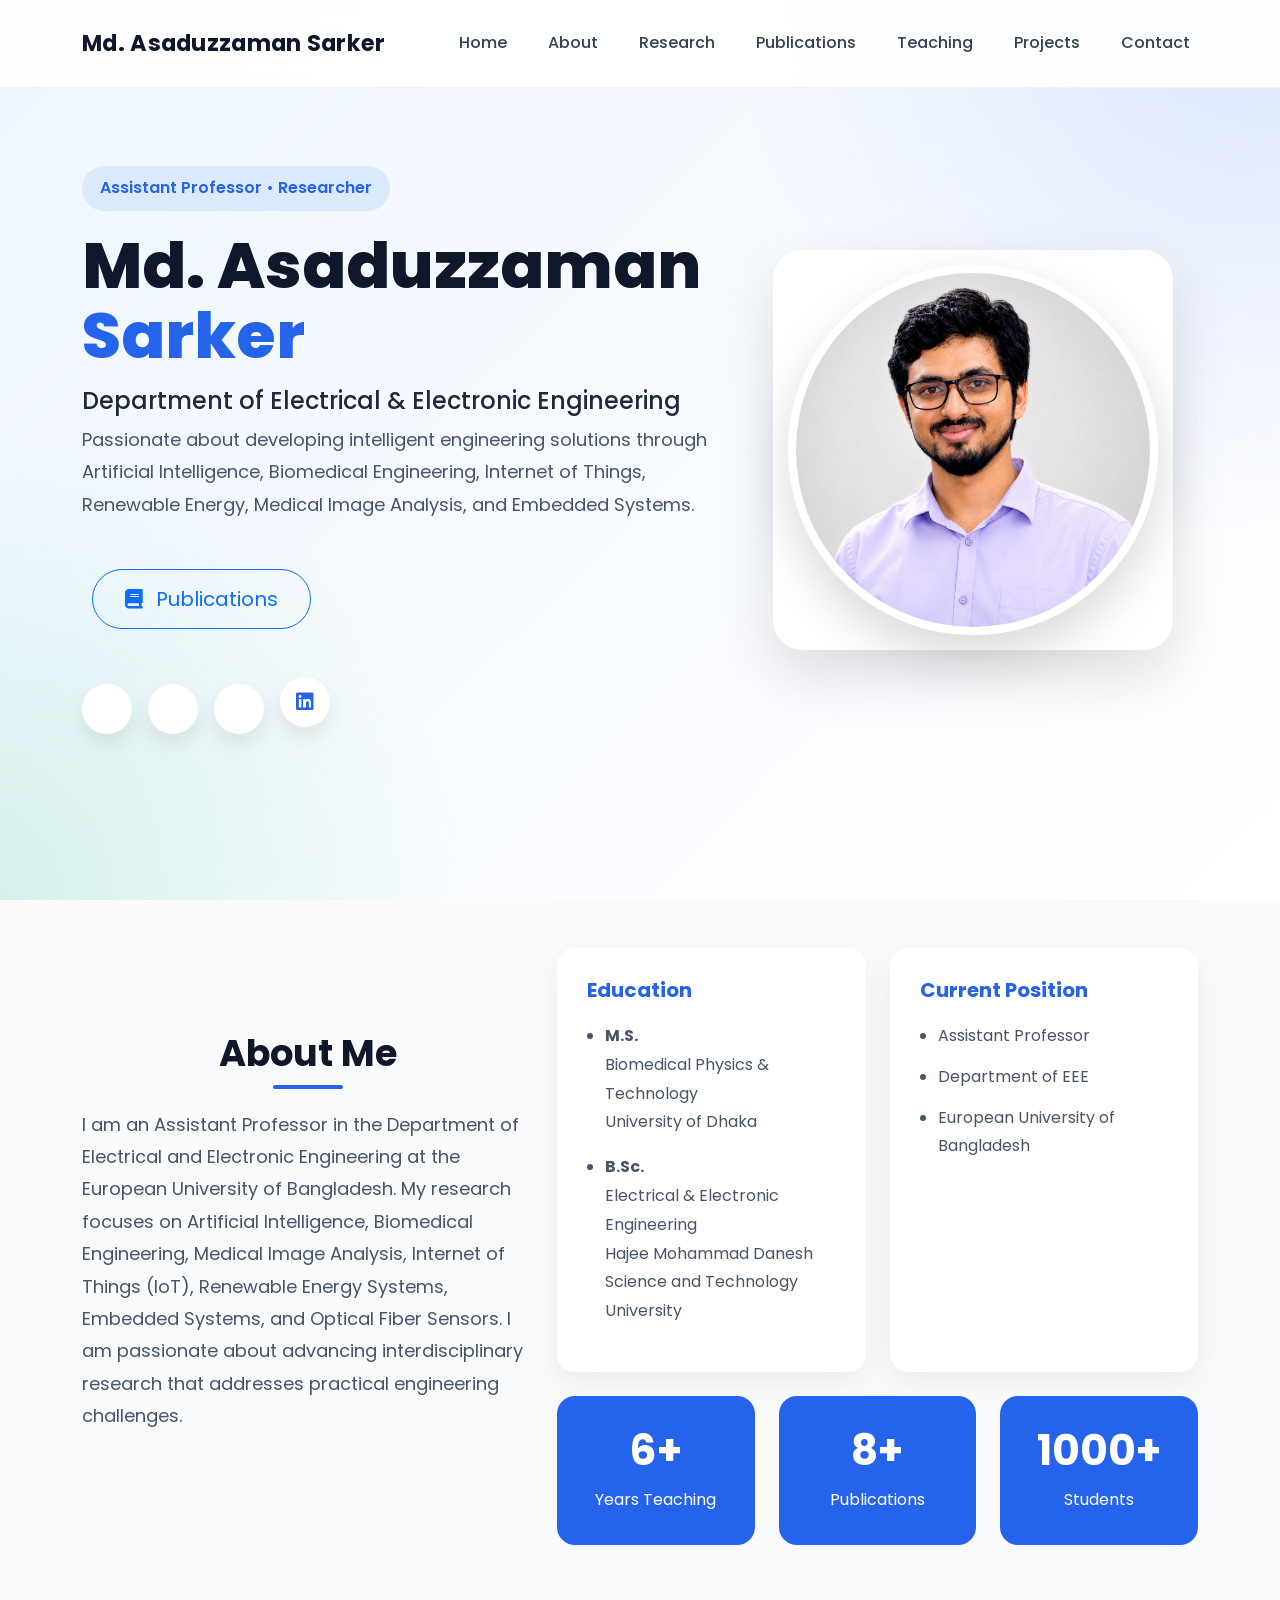
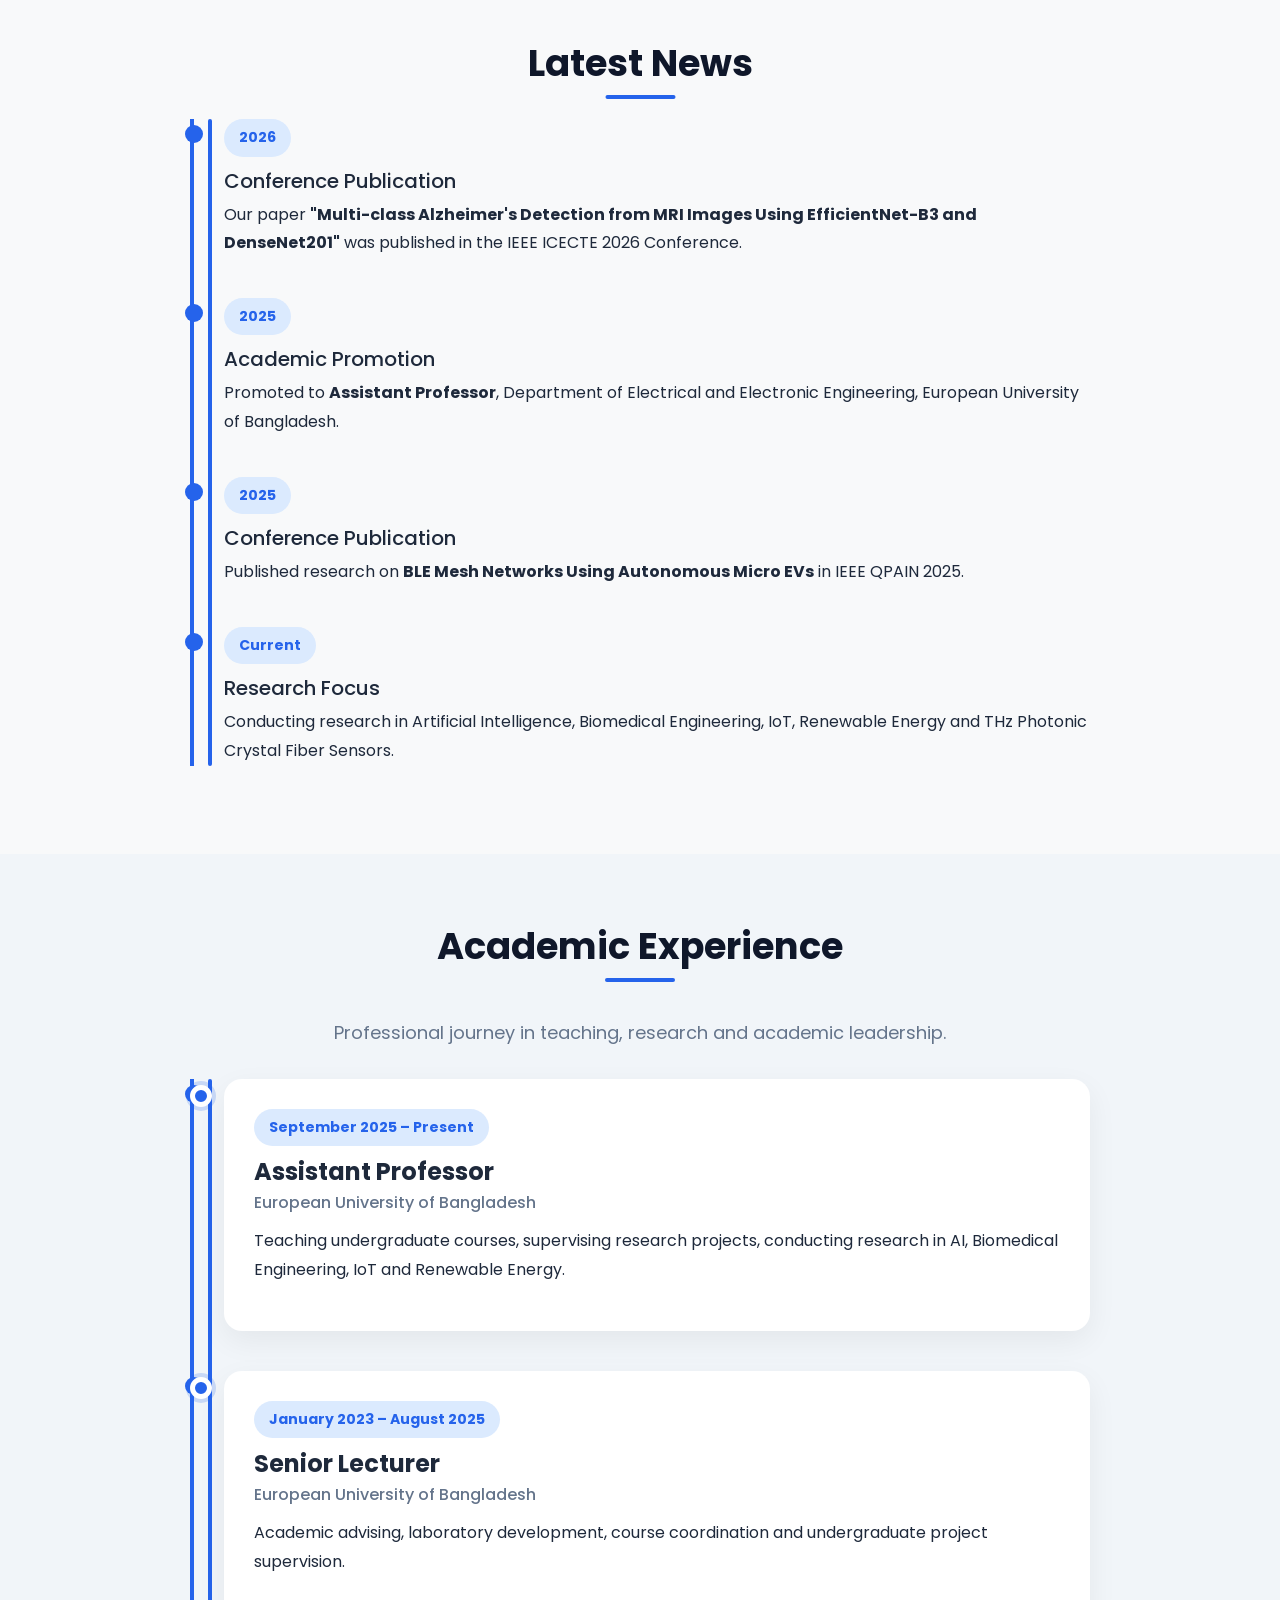
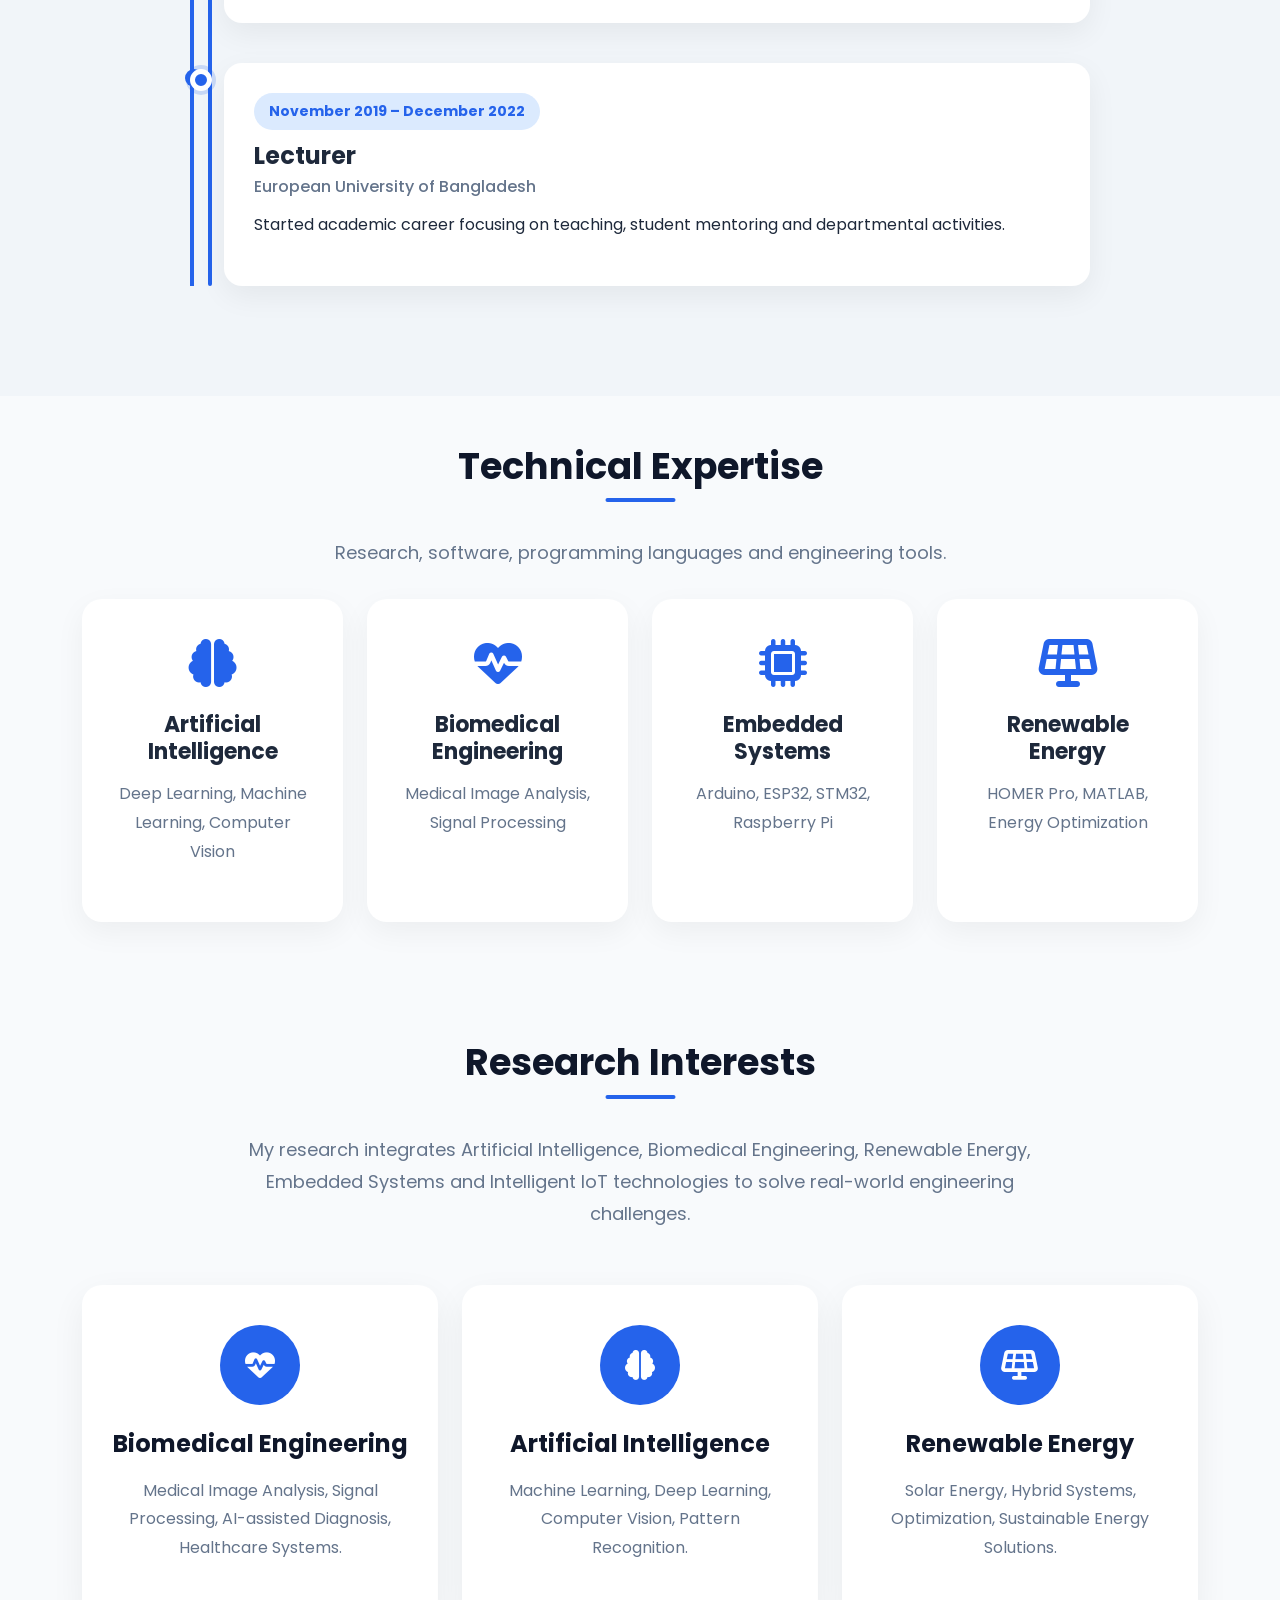
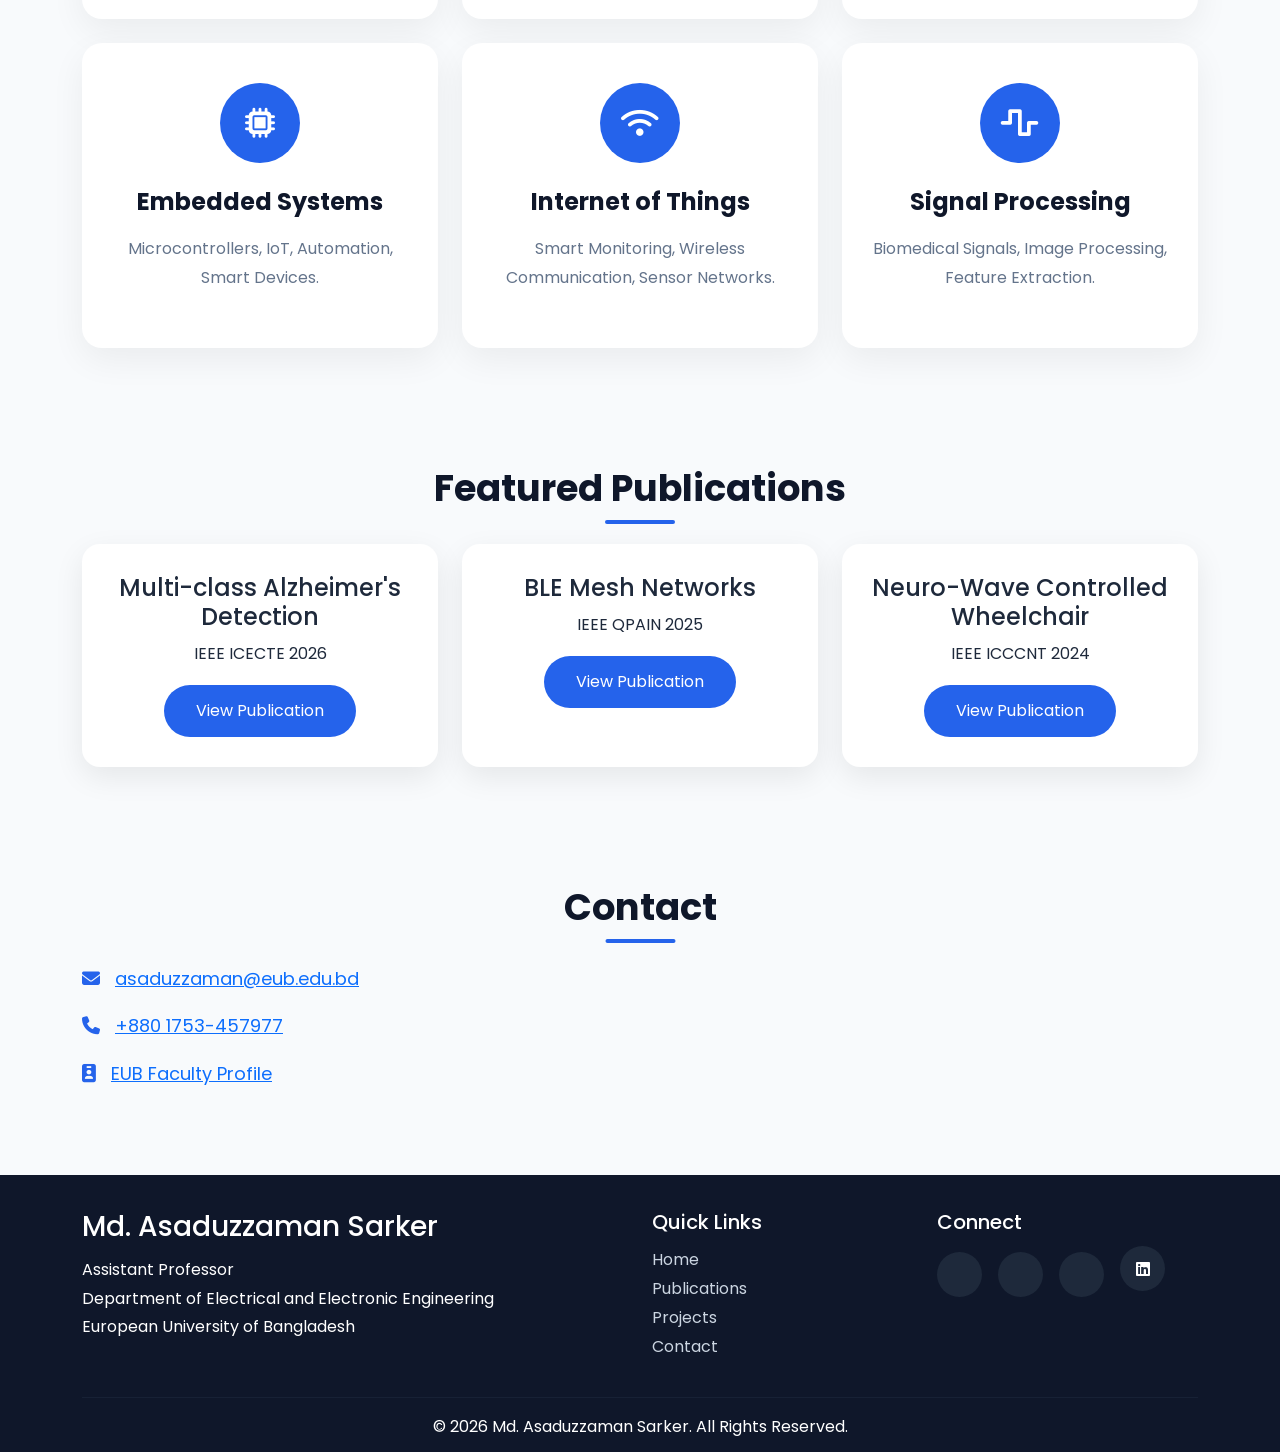
==== index.html @ 5d342b20 "Fix footer" ====
<!DOCTYPE html>
<html lang="en">
<head>
    <meta charset="UTF-8">
    <meta name="viewport" content="width=device-width, initial-scale=1.0">

    <title>Md. Asaduzzaman Sarker | Assistant Professor</title>

    <meta name="description" content="Official academic website of Md. Asaduzzaman Sarker">
    <meta name="keywords" content="Md. Asaduzzaman Sarker, Asaduzzaman Sarker, Shamim, Assistant Professor, EEE, European University of Bangladesh, AI, Biomedical Engineering, IoT, Renewable Energy, Optical Fiber Sensor, Research">
    <meta name="author" content="Md. Asaduzzaman Sarker">
    <meta name="robots" content="index, follow">
    
    <meta property="og:title" content="Md. Asaduzzaman Sarker">
    <meta property="og:description" content="Assistant Professor | Researcher in Artificial Intelligence, Biomedical Engineering, IoT, Renewable Energy and Embedded Systems">
    <meta property="og:type" content="website">
    <meta property="og:url" content="https://shamimasaduzzaman8.github.io/">
    <meta property="og:image" content="https://shamimasaduzzaman8.github.io/assets/images/profile.jpg">

    <link rel="canonical" href="https://shamimasaduzzaman8.github.io/">
    <link rel="icon" type="image/png" href="assets/images/favicon.png">

    <!-- Bootstrap -->
    <link href="https://cdn.jsdelivr.net/npm/bootstrap@5.3.7/dist/css/bootstrap.min.css" rel="stylesheet">

    <!-- Font Awesome -->
    <link rel="stylesheet"
          href="https://cdnjs.cloudflare.com/ajax/libs/font-awesome/6.7.2/css/all.min.css">

    <!-- Google Font -->
    <link rel="preconnect" href="https://fonts.googleapis.com">

    <link rel="stylesheet" href="assets/css/style.css">
</head>

<body>

<nav class="navbar navbar-expand-lg fixed-top custom-navbar">
<div class="container">

<a class="navbar-brand fw-bold" href="#">
    <span class="logo-text">Md. Asaduzzaman Sarker</span>
</a>

<button class="navbar-toggler"
type="button"
data-bs-toggle="collapse"
data-bs-target="#navbarNav">

<span class="navbar-toggler-icon"></span>

</button>

<div class="collapse navbar-collapse" id="navbarNav">

<ul class="navbar-nav ms-auto">

<li class="nav-item">
<a class="nav-link active" href="index.html">Home</a>
</li>

<li class="nav-item">
<a class="nav-link" href="about.html">About</a>
</li>

<li class="nav-item">
<a class="nav-link" href="research.html">Research</a>
</li>

<li class="nav-item">
<a class="nav-link" href="publications.html">Publications</a>
</li>

<li class="nav-item">
<a class="nav-link" href="teaching.html">Teaching</a>
</li>

<li class="nav-item">
<a class="nav-link" href="projects.html">Projects</a>
</li>

<li class="nav-item">
<a class="nav-link" href="contact.html">Contact</a>
</li>

</ul>

</div>

</div>
</nav>


<section id="home" class="hero">
<div class="hero-bg"></div>

<div class="container">

<div class="row align-items-center">

<div class="col-lg-7">

<p class="hero-tag">
Assistant Professor • Researcher
</p>

<h1>
Md. Asaduzzaman<br>
<span>Sarker</span>
</h1>

<h4 class="mt-3">
Department of Electrical & Electronic Engineering
</h4>

<p class="hero-text">

Passionate about developing intelligent engineering solutions through 
Artificial Intelligence, Biomedical Engineering, Internet of Things, Renewable Energy,
Medical Image Analysis, and Embedded Systems.

</p>

<div class="hero-buttons mt-5">

<a href="publications.html"
class="btn btn-outline-primary btn-lg">

<i class="fa-solid fa-book"></i>
Publications

</a>

</div>

<div class="hero-social mt-5">

<a href="https://scholar.google.com/citations?user=CTiYwF0AAAAJ&hl=en&oi=ao" target="_blank">
    <i class="ai ai-google-scholar"></i>
</a>

<a href="https://www.researchgate.net/profile/Md-Sarker-93" target="_blank">
    <i class="ai ai-researchgate"></i>
</a>

<a href="https://orcid.org/0009-0009-0811-0291" target="_blank">
    <i class="ai ai-orcid"></i>
</a>

<a href="https://bd.linkedin.com/in/asaduzzaman-shamim" target="_blank">
    <i class="fa-brands fa-linkedin"></i>
</a>


</div>

</div>

<div class="col-lg-5 text-center">

<div class="photo-box">

<img
src="assets/images/profile.png"
class="profile-image">

</div>

</div>

</div>

</div>

</section>



<section id="about" class="py-5">

<div class="container">

<div class="row align-items-center">

<div class="col-lg-5">

<h2 class="section-title text-start">
About Me
</h2>

<p class="hero-text">

I am an Assistant Professor in the Department of Electrical and Electronic Engineering at the European University of Bangladesh. My research focuses on Artificial Intelligence, Biomedical Engineering, Medical Image Analysis, Internet of Things (IoT), Renewable Energy Systems, Embedded Systems, and Optical Fiber Sensors. I am passionate about advancing interdisciplinary research that addresses practical engineering challenges.

</p>


</div>

<div class="col-lg-7">

<div class="row g-4">

<div class="col-md-6">

<div class="info-card">

<h5>Education</h5>

<ul>

<li><strong>M.S.</strong><br>Biomedical Physics & Technology<br>University of Dhaka</li>

<li class="mt-3"><strong>B.Sc.</strong><br>Electrical & Electronic Engineering<br>Hajee Mohammad Danesh Science and Technology University</li>

</ul>

</div>

</div>

<div class="col-md-6">

<div class="info-card">

<h5>Current Position</h5>

<ul>

<li>Assistant Professor</li>

<li>Department of EEE</li>

<li>European University of Bangladesh</li>

</ul>

</div>

</div>

<div class="col-md-4">

<div class="counter-card">

<h2>6+</h2>

<p>Years Teaching</p>

</div>

</div>

<div class="col-md-4">

<div class="counter-card">

<h2>8+</h2>

<p>Publications</p>

</div>

</div>

<div class="col-md-4">

<div class="counter-card">

<h2>1000+</h2>

<p>Students</p>

</div>

</div>

</div>

</div>

</div>

</div>

</section>

<!--==========================
Latest News
===========================-->

<section class="py-5 bg-light">

<div class="container">

<h2 class="section-title">
Latest News
</h2>

<div class="timeline">

<div class="timeline-item">
<span class="timeline-date">2026</span>
<h5>Conference Publication</h5>
<p>
Our paper <strong>"Multi-class Alzheimer's Detection from MRI Images Using EfficientNet-B3 and DenseNet201"</strong> was published in the IEEE ICECTE 2026 Conference.
</p>
</div>

<div class="timeline-item">
<span class="timeline-date">2025</span>
<h5>Academic Promotion</h5>
<p>
Promoted to <strong>Assistant Professor</strong>, Department of Electrical and Electronic Engineering, European University of Bangladesh.
</p>
</div>

<div class="timeline-item">
<span class="timeline-date">2025</span>
<h5>Conference Publication</h5>
<p>
Published research on <strong>BLE Mesh Networks Using Autonomous Micro EVs</strong> in IEEE QPAIN 2025.
</p>
</div>

<div class="timeline-item">
<span class="timeline-date">Current</span>
<h5>Research Focus</h5>
<p>
Conducting research in Artificial Intelligence, Biomedical Engineering, IoT, Renewable Energy and THz Photonic Crystal Fiber Sensors.
</p>
</div>

</div>

</div>

</section>

<section id="experience" class="timeline-section">

<div class="container">

<h2 class="section-title">
Academic Experience
</h2>

<p class="section-subtitle">
Professional journey in teaching, research and academic leadership.
</p>

<div class="timeline">

<div class="timeline-item">

<div class="timeline-dot"></div>

<div class="timeline-content">

<span class="timeline-date">September 2025 – Present</span>

<h4>Assistant Professor</h4>

<h6>European University of Bangladesh</h6>

<p>
Teaching undergraduate courses, supervising research projects,
conducting research in AI, Biomedical Engineering,
IoT and Renewable Energy.
</p>

</div>

</div>

<div class="timeline-item">

<div class="timeline-dot"></div>

<div class="timeline-content">

<span class="timeline-date">January 2023 – August 2025</span>

<h4>Senior Lecturer</h4>

<h6>European University of Bangladesh</h6>

<p>
Academic advising, laboratory development,
course coordination and undergraduate project supervision.
</p>

</div>

</div>

<div class="timeline-item">

<div class="timeline-dot"></div>

<div class="timeline-content">

<span class="timeline-date">November 2019 – December 2022</span>

<h4>Lecturer</h4>

<h6>European University of Bangladesh</h6>

<p>
Started academic career focusing on teaching,
student mentoring and departmental activities.
</p>

</div>

</div>

</div>

</div>

</section>

<section id="skills" class="py-5">

<div class="container">

<h2 class="section-title">
Technical Expertise
</h2>

<p class="section-subtitle">
Research, software, programming languages and engineering tools.
</p>

<div class="row g-4">

<div class="col-lg-3 col-md-6">

<div class="skill-card">

<i class="fa-solid fa-brain"></i>

<h4>Artificial Intelligence</h4>

<p>
Deep Learning, Machine Learning,
Computer Vision
</p>

</div>

</div>

<div class="col-lg-3 col-md-6">

<div class="skill-card">

<i class="fa-solid fa-heart-pulse"></i>

<h4>Biomedical Engineering</h4>

<p>
Medical Image Analysis,
Signal Processing
</p>

</div>

</div>

<div class="col-lg-3 col-md-6">

<div class="skill-card">

<i class="fa-solid fa-microchip"></i>

<h4>Embedded Systems</h4>

<p>
Arduino,
ESP32,
STM32,
Raspberry Pi
</p>

</div>

</div>

<div class="col-lg-3 col-md-6">

<div class="skill-card">

<i class="fa-solid fa-solar-panel"></i>

<h4>Renewable Energy</h4>

<p>
HOMER Pro,
MATLAB,
Energy Optimization
</p>

</div>

</div>

</div>

</div>

</section>


<section id="research" class="research-section">

<div class="container">

<h2 class="section-title">
Research Interests
</h2>

<p class="section-subtitle">

My research integrates Artificial Intelligence, Biomedical Engineering,
Renewable Energy, Embedded Systems and Intelligent IoT technologies
to solve real-world engineering challenges.

</p>

<div class="row g-4 mt-4">

<div class="col-lg-4">

<div class="research-item">

<div class="research-icon">

<i class="fa-solid fa-heart-pulse"></i>

</div>

<h4>Biomedical Engineering</h4>

<p>

Medical Image Analysis,
Signal Processing,
AI-assisted Diagnosis,
Healthcare Systems.

</p>

</div>

</div>

<div class="col-lg-4">

<div class="research-item">

<div class="research-icon">

<i class="fa-solid fa-brain"></i>

</div>

<h4>Artificial Intelligence</h4>

<p>

Machine Learning,
Deep Learning,
Computer Vision,
Pattern Recognition.

</p>

</div>

</div>

<div class="col-lg-4">

<div class="research-item">

<div class="research-icon">

<i class="fa-solid fa-solar-panel"></i>

</div>

<h4>Renewable Energy</h4>

<p>

Solar Energy,
Hybrid Systems,
Optimization,
Sustainable Energy Solutions.

</p>

</div>

</div>

<div class="col-lg-4">

<div class="research-item">

<div class="research-icon">

<i class="fa-solid fa-microchip"></i>

</div>

<h4>Embedded Systems</h4>

<p>

Microcontrollers,
IoT,
Automation,
Smart Devices.

</p>

</div>

</div>

<div class="col-lg-4">

<div class="research-item">

<div class="research-icon">

<i class="fa-solid fa-wifi"></i>

</div>

<h4>Internet of Things</h4>

<p>

Smart Monitoring,
Wireless Communication,
Sensor Networks.

</p>

</div>

</div>

<div class="col-lg-4">

<div class="research-item">

<div class="research-icon">

<i class="fa-solid fa-wave-square"></i>

</div>

<h4>Signal Processing</h4>

<p>

Biomedical Signals,
Image Processing,
Feature Extraction.

</p>

</div>

</div>

</div>

</div>

</section>



<!--==========================
Featured Publications
===========================-->

<section class="py-5">

<div class="container">

<h2 class="section-title">
Featured Publications
</h2>

<div class="row g-4">

<div class="col-lg-4">

<div class="publication-highlight">

<h4>
Multi-class Alzheimer's Detection
</h4>

<p>

IEEE ICECTE 2026

</p>

<a href="publications.html"
class="btn btn-primary">

View Publication

</a>

</div>

</div>

<div class="col-lg-4">

<div class="publication-highlight">

<h4>

BLE Mesh Networks

</h4>

<p>

IEEE QPAIN 2025

</p>

<a href="publications.html"

class="btn btn-primary">

View Publication

</a>

</div>

</div>

<div class="col-lg-4">

<div class="publication-highlight">

<h4>

Neuro-Wave Controlled Wheelchair

</h4>

<p>

IEEE ICCCNT 2024

</p>

<a href="publications.html"

class="btn btn-primary">

View Publication

</a>

</div>

</div>

</div>

</div>

</section>



<section id="contact">

<div class="container">

<h2 class="section-title">

Contact

</h2>

<p>
    <i class="fa-solid fa-envelope"></i>
    <a href="mailto:asaduzzaman@eub.edu.bd">asaduzzaman@eub.edu.bd</a>
</p>

<p>
    <i class="fa-solid fa-phone"></i>
    <a href="tel:+801753457977">+880 1753-457977</a>
</p>

<p>
    <i class="fa-solid fa-id-badge"></i>
    <a href="https://www.eub.edu.bd/faculty/faculty-members/p69fjEeCe5ImmECIliQkd"
       target="_blank"
       rel="noopener noreferrer">
        EUB Faculty Profile
    </a>
</p>

</div>

</section>

<div id="footer"></div>

<script src="https://cdn.jsdelivr.net/npm/bootstrap@5.3.7/dist/js/bootstrap.bundle.min.js"></script>

<script src="assets/js/main.js"></script>

</body>
</html>
---- assets/css/style.css ----
/* ===========================
   Google Font
=========================== */
@import url('https://fonts.googleapis.com/css2?family=Poppins:wght@300;400;500;600;700;800&display=swap');

*{
    margin:0;
    padding:0;
    box-sizing:border-box;
}

html{
    scroll-behavior:smooth;
}

body{
    font-family:'Poppins',sans-serif;
    color:#1e293b;
    background:#f8fafc;
    line-height:1.8;
}

/* ===========================
Navbar
=========================== */

.navbar{
    padding:18px 0;
    transition:.3s;
}

.navbar-brand{
    font-size:1.35rem;
    font-weight:700;
    color:#0f172a!important;
}

.nav-link{
    color:#334155!important;
    margin-left:20px;
    font-weight:500;
    transition:.3s;
}

.nav-link:hover{
    color:#2563eb!important;
}


/* ===========================
Buttons
=========================== */

.btn-primary{

    background:#2563eb;

    border:none;

    border-radius:50px;

    padding:14px 32px;

}

.btn-primary:hover{

    background:#1d4ed8;

}

.btn-outline-primary{

    border-radius:50px;

    padding:14px 32px;

    margin-left:10px;

}

/* ===========================
Sections
=========================== */

section{

    padding:70px 0;

}

.section-title{

    text-align:center;

    font-size:2.3rem;

    font-weight:700;

    margin-bottom:10px;

    color:#0f172a;

}

.section-title{

    position:relative;

    display:inline-block;

    left:50%;

    transform:translateX(-50%);

}

.section-title::after{

    content:"";

    width:70px;

    height:4px;

    background:#2563eb;

    display:block;

    margin:10px auto;

    border-radius:20px;

}

.section-subtitle{

max-width:800px;

margin: 15px auto 30px;

text-align:center;

font-size:18px;

color:#64748b;

}

/* ===========================
Statistics
=========================== */

.stat-box{

    background:white;

    border-radius:18px;

    padding:35px;

    text-align:center;

    transition:.3s;

    box-shadow:0 8px 30px rgba(0,0,0,.05);

}

.stat-box:hover{

    transform:translateY(-10px);

}

.stat-box h2{

    color:#2563eb;

    font-size:2.5rem;

    font-weight:800;

}

.stat-box p{

    margin-top:10px;

    color:#64748b;

}

/*====================================
Research Cards
====================================*/

.research-card{

background:#fff;

padding:40px 30px;

border-radius:20px;

height:100%;

text-align:center;

box-shadow:0 12px 35px rgba(0,0,0,.06);

transition:.35s;

border-top:5px solid transparent;

}

.research-card:hover{

transform:translateY(-12px);

border-top:5px solid #2563eb;

box-shadow:0 22px 45px rgba(37,99,235,.15);

}

.research-card i{

font-size:65px;

color:#2563eb;

margin-bottom:25px;

transition:.35s;

}

.research-card:hover i{

transform:scale(1.15) rotate(5deg);

}

.research-card h4{

font-size:22px;

font-weight:700;

margin-bottom:18px;

color:#0f172a;

}

.research-card p{

font-size:15px;

line-height:1.8;

color:#64748b;

margin:0;

}

/* ===========================
Publication
=========================== */

.publication{

    background:white;

    padding:30px;

    border-left:5px solid #2563eb;

    border-radius:12px;

    margin-bottom:25px;

    box-shadow:0 5px 15px rgba(0,0,0,.05);

}

.publication h4{

    font-size:1.25rem;

}

/* ===========================
Contact
=========================== */

#contact p{

    font-size:18px;

    margin-bottom:15px;

}

#contact i{

    color:#2563eb;

    margin-right:10px;

}

/* ===========================
   Hero
=========================== */

.hero{
    min-height:100vh;
    display:flex;
    align-items:center;
    padding:100px 0;
    background:linear-gradient(135deg,#eff6ff,#ffffff);
    position:relative;
    overflow:hidden;
}

.hero-bg{
    position:absolute;
    inset:0;
    background:
        radial-gradient(circle at top right,#2563eb22,transparent 35%),
        radial-gradient(circle at bottom left,#10b98122,transparent 30%);
    z-index:0;
}

.hero .container{
    position:relative;
    z-index:2;
}

.hero-tag{
    display:inline-block;
    padding:8px 18px;
    background:#dbeafe;
    color:#2563eb;
    font-weight:600;
    border-radius:30px;
    margin-bottom:20px;
}

.hero h1{
    font-size:4rem;
    font-weight:800;
    line-height:1.1;
    color:#0f172a;
    margin-bottom:15px;
}

.hero h1 span{
    color:#2563eb;
}

.hero h3{
    color:#2563eb;
    margin-bottom:15px;
}

.hero h5{
    color:#64748b;
    margin-bottom:20px;
}

.hero-text{
    font-size:18px;
    color:#475569;
    max-width:650px;
    margin-bottom:30px;
}

.profile-image{
    width:370px;
    height:370px;
    object-fit:cover;
    border-radius:50%;
    border:8px solid #fff;
    box-shadow:0 20px 50px rgba(0,0,0,.15);
}

.photo-box{
    display:inline-block;
    padding:15px;
    background:#fff;
    border-radius:30px;
    box-shadow:0 25px 60px rgba(0,0,0,.12);
}

.hero-social a{
    width:50px;
    height:50px;
    display:inline-flex;
    align-items:center;
    justify-content:center;
    margin-right:12px;
    background:#fff;
    color:#2563eb;
    text-decoration:none;
    border-radius:50%;
    font-size:20px;
    box-shadow:0 10px 20px rgba(0,0,0,.08);
    transition:.3s;
}

.hero-social a:hover{
    background:#2563eb;
    color:#fff;
    transform:translateY(-6px);
}

.hero-buttons{
    display:flex;
    flex-wrap:wrap;
    gap:15px;
}

.hero-buttons .btn{
    margin-right:0;
}

.hero-buttons .btn i{
    margin-right:8px;
}

/* ===========================
   Hero Responsive
=========================== */

/* Large Tablets */
@media (max-width:992px){

    .hero{
        text-align:center;
    }

    .hero h1{
        font-size:3rem;
    }

    .hero-text{
        margin:0 auto 30px;
    }

    .profile-image{
        width:300px;
        height:300px;
        margin-top:40px;
    }

}

/* Tablets */
@media (max-width:768px){

    .hero{
        padding:90px 0 70px;
    }

    .hero h1{
        font-size:2.5rem;
    }

    .hero h3{
        font-size:1.5rem;
    }

    .hero h5{
        font-size:1rem;
    }

    .hero-text{
        font-size:17px;
    }

    .profile-image{
        width:250px;
        height:250px;
    }

}

/* Mobile */
@media (max-width:576px){

    .hero{
        padding:80px 0 50px;
    }

    .hero-tag{
        font-size:.85rem;
        padding:6px 16px;
    }

    .hero h1{
        font-size:2rem;
    }

    .hero h3{
        font-size:1.25rem;
    }

    .hero h5{
        font-size:.95rem;
    }

    .hero-text{
        font-size:16px;
    }

    .profile-image{
        width:200px;
        height:200px;
        margin-top:30px;
    }

    .hero .btn{
        width:100%;
        max-width:280px;
        margin:8px auto;
        display:block;
    }

    .hero-social{
        text-align:center;
    }

    .hero-social a{
        width:44px;
        height:44px;
        font-size:18px;
        margin:0 6px;
    }

    .hero-buttons{
    justify-content:center;
    }

    .hero-buttons .btn{
        width:100%;
        max-width:280px;
    }

}

/*==============================
Premium Navbar
==============================*/

.custom-navbar{

    background:rgba(255,255,255,.88);

    backdrop-filter:blur(18px);

    -webkit-backdrop-filter:blur(18px);

    transition:.35s;

    padding:18px 0;

    border-bottom:1px solid rgba(0,0,0,.05);

}

.logo-text{

    font-size:1.4rem;

    font-weight:700;

    color:#0f172a;

    letter-spacing:.3px;

}

.nav-link{

    position:relative;

    font-weight:500;

    margin-left:25px;

}

.nav-link::after{

    content:"";

    position:absolute;

    left:0;

    bottom:-6px;

    width:0;

    height:2px;

    background:#2563eb;

    transition:.3s;

}

.nav-link:hover::after{

    width:100%;

}

.profile-image{

    transition:.4s;

}

.photo-box:hover .profile-image{

    transform:scale(1.03);

}

.photo-box{

    transition:.4s;

}

.photo-box:hover{

    transform:translateY(-10px);

    box-shadow:0 35px 80px rgba(37,99,235,.18);

}



/*=========================================
Research Section
=========================================*/

.research-item{

background:#fff;

padding:40px 30px;

border-radius:20px;

height:100%;

text-align:center;

transition:.35s;

box-shadow:0 12px 35px rgba(0,0,0,.06);

}

.research-item:hover{

transform:translateY(-12px);

box-shadow:0 20px 45px rgba(37,99,235,.15);

}

.research-icon{

width:80px;

height:80px;

margin:auto;

margin-bottom:25px;

border-radius:50%;

background:#2563eb;

display:flex;

justify-content:center;

align-items:center;

font-size:30px;

color:white;

}

.research-item h4{

margin-bottom:18px;

font-weight:700;

color:#0f172a;

}

.research-item p{

color:#64748b;

}

/*=====================================
ABOUT
======================================*/

.about-text{

font-size:17px;

color:#475569;

margin-bottom:20px;

line-height:1.9;

}

.info-card{

background:#fff;

padding:30px;

border-radius:18px;

height:100%;

box-shadow:0 10px 30px rgba(0,0,0,.06);

}

.info-card h5{

font-weight:700;

margin-bottom:20px;

color:#2563eb;

}

.info-card ul{

padding-left:18px;

}

.info-card li{

margin-bottom:12px;

color:#475569;

}

.counter-card{

background:#2563eb;

color:white;

padding:30px;

text-align:center;

border-radius:18px;

transition:.35s;

}

.counter-card:hover{

transform:translateY(-10px);

}

.counter-card h2{

font-size:42px;

font-weight:700;

margin-bottom:10px;

}

.counter-card p{

margin:0;

font-size:16px;

}

/*=====================================
Timeline
======================================*/

.timeline-section{

background:#f1f5f9;

}

.timeline{

position:relative;

max-width:900px;

margin:auto;

padding-left:40px;

}

.timeline::before{

content:"";

position:absolute;

left:14px;

top:0;

width:4px;

height:100%;

background:#2563eb;

border-radius:10px;

}

.timeline-item{

position:relative;

margin-bottom:45px;

}

.timeline-dot{

position:absolute;

left:-34px;

top:6px;

width:22px;

height:22px;

border-radius:50%;

background:#2563eb;

border:5px solid white;

box-shadow:0 0 0 4px rgba(37,99,235,.2);

}

.timeline-content{

background:white;

padding:30px;

border-radius:18px;

box-shadow:0 10px 30px rgba(0,0,0,.06);

transition:.35s;

}

.timeline-content:hover{

transform:translateX(8px);

box-shadow:0 18px 45px rgba(0,0,0,.10);

}

.timeline-date{

display:inline-block;

margin-bottom:12px;

background:#dbeafe;

color:#2563eb;

padding:6px 15px;

border-radius:20px;

font-size:14px;

font-weight:600;

}

.timeline-content h4{

font-weight:700;

margin-bottom:6px;

}

.timeline-content h6{

color:#64748b;

margin-bottom:15px;

}

/*=====================================
Publication Cards
======================================*/

.publication-card{

background:white;

padding:35px;

border-radius:18px;

height:100%;

box-shadow:0 12px 30px rgba(0,0,0,.06);

transition:.35s;

}

.publication-card:hover{

transform:translateY(-10px);

box-shadow:0 20px 45px rgba(37,99,235,.12);

}

.publication-card h4{

font-size:22px;

font-weight:600;

margin:20px 0;

}

.publication-card p{

color:#64748b;

}

/*=====================================
Skills
======================================*/

.skill-card{

background:#fff;

padding:40px 30px;

border-radius:20px;

text-align:center;

height:100%;

transition:.35s;

box-shadow:0 10px 30px rgba(0,0,0,.05);

}

.skill-card:hover{

transform:translateY(-10px);

box-shadow:0 20px 40px rgba(37,99,235,.15);

}

.skill-card i{

font-size:48px;

color:#2563eb;

margin-bottom:25px;

}

.skill-card h4{

font-size:22px;

margin-bottom:15px;

font-weight:700;

}

.skill-card p{

color:#64748b;

}

/*=====================================
Footer
======================================*/

footer{

background:#0f172a;

color:white;

padding:35px 0 10px;

}

footer h3,
footer h5{

margin-bottom:12px;

}

.footer p{
    line-height:1.5;
    margin-bottom:8px;
}

.footer-links{

list-style:none;

padding:0;

}

.footer-links li{

margin-bottom:0px;

}

.footer-links a{

text-decoration:none;

color:#cbd5e1;

transition:.3s;

}

.footer-links a:hover{

color:white;

}

.footer-social a{

display:inline-flex;

justify-content:center;

align-items:center;

width:45px;

height:45px;

background:#1e293b;

border-radius:50%;

margin-right:12px;

color:white;

text-decoration:none;

transition:.3s;

}

.footer-social a:hover{

background:#2563eb;

transform:translateY(-6px);

}

footer hr{

margin:20px 0 15px;

border-color:#334155;

}

.footer-bottom{
    padding-top:5px;
    font-size:14px;
}

/*====================================
Inner Pages
====================================*/

.page-header{

padding:80px 0 15px;

background:linear-gradient(135deg,#2563eb,#1e40af);

color:white;

text-align:center;

}

.page-header h1{

font-size:40px;

font-weight:700;

margin-top:30px;
margin-bottom:10px;

}

.page-header p{

font-size:20px;

opacity:.95;

}


/*==========================
Research Profiles
==========================*/

.profile-card{

background:#fff;

padding:40px 30px;

border-radius:20px;

text-align:center;

height:100%;

box-shadow:0 12px 35px rgba(0,0,0,.08);

transition:.35s;

}

.profile-card:hover{

transform:translateY(-10px);

box-shadow:0 20px 45px rgba(37,99,235,.15);

}

.profile-card i{

font-size:60px;

margin-bottom:20px;

color:#2563eb;

}

.profile-card h4{

margin-bottom:15px;

font-weight:700;

}

.profile-card p{

min-height:70px;

color:#666;

margin-bottom:25px;

}

.profile-card .btn{

border-radius:50px;

padding:10px 25px;

}

.project-card{

background:#fff;

padding:35px;

border-radius:20px;

height:100%;

box-shadow:0 12px 35px rgba(0,0,0,.06);

transition:.35s;

}

.project-card:hover{

transform:translateY(-10px);

box-shadow:0 20px 45px rgba(37,99,235,.15);

}

.project-card h3,
.project-card h4{

font-weight:700;

margin-bottom:18px;

}

.project-card .badge{

margin-right:8px;

margin-top:10px;

}

/*==========================
PUBLICATIONS
==========================*/

.publication-card{

background:#fff;

padding:35px;

border-radius:18px;

margin-bottom:30px;

box-shadow:0 10px 30px rgba(0,0,0,.08);

transition:.3s;

}

.publication-card:hover{

transform:translateY(-8px);

box-shadow:0 20px 45px rgba(37,99,235,.15);

}

.publication-header{

display:flex;

justify-content:space-between;

align-items:center;

margin-bottom:20px;

}

.publication-year{

font-size:15px;

font-weight:600;

color:#64748b;

}

.publication-card h3{

font-size:28px;

font-weight:700;

line-height:1.45;

margin-bottom:20px;

}

.publication-card p{

font-size:16px;

line-height:1.9;

color:#555;

}

.publication-buttons{

margin-top:25px;

display:flex;

gap:15px;

flex-wrap:wrap;

}

/*==========================
Teaching
==========================*/

.course-card{

background:#fff;

padding:35px;

border-radius:18px;

text-align:center;

height:100%;

box-shadow:0 10px 30px rgba(0,0,0,.08);

transition:.3s;

}

.course-card:hover{

transform:translateY(-8px);

box-shadow:0 20px 40px rgba(37,99,235,.15);

}

.course-card i{

font-size:50px;

color:#2563eb;

margin-bottom:20px;

}

.course-card h4{

font-weight:700;

margin-bottom:15px;

}

.lab-card{

background:#f8fafc;

padding:30px;

border-radius:15px;

text-align:center;

transition:.3s;

border:1px solid #e5e7eb;

}

.lab-card:hover{

background:#2563eb;

color:#fff;

transform:translateY(-5px);

}

.lab-card i{

font-size:40px;

margin-bottom:15px;

}

/*==========================
Teaching Extras
==========================*/

.method-card,
.supervision-card,
.software-card{

background:#fff;

padding:30px;

border-radius:18px;

text-align:center;

height:100%;

box-shadow:0 8px 25px rgba(0,0,0,.08);

transition:.3s;

}

.method-card:hover,
.supervision-card:hover,
.software-card:hover{

transform:translateY(-8px);

box-shadow:0 18px 40px rgba(37,99,235,.15);

}

.method-card i,
.supervision-card i,
.software-card i{

font-size:48px;

color:#2563eb;

margin-bottom:20px;

}

.method-card h4,
.supervision-card h4{

font-weight:700;

margin-bottom:15px;

}

.software-card h5{

margin-top:15px;

font-weight:600;

}

\.contact-card{

background:#fff;

padding:35px;

text-align:center;

border-radius:18px;

box-shadow:0 10px 30px rgba(0,0,0,.08);

transition:.3s;

height:100%;

}

.contact-card:hover{

transform:translateY(-8px);

}

.contact-card i{

font-size:48px;

color:#2563eb;

margin-bottom:20px;

}

/*==========================
HOME EXTRA
==========================*/

.timeline{

border-left:4px solid #2563eb;

padding-left:30px;

}

.timeline-item{

margin-bottom:40px;

position:relative;

}

.timeline-item::before{

content:"";

width:18px;

height:18px;

background:#2563eb;

border-radius:50%;

position:absolute;

left:-39px;

top:6px;

}

.timeline-date{

font-weight:700;

color:#2563eb;

}

.publication-highlight{

background:#fff;

padding:30px;

border-radius:18px;

text-align:center;

height:100%;

box-shadow:0 10px 30px rgba(0,0,0,.08);

transition:.3s;

}

.publication-highlight:hover{

transform:translateY(-8px);

box-shadow:0 20px 45px rgba(37,99,235,.15);

}

@media (max-width: 768px) {

  .custom-navbar{
    padding: 10px 0;
  }

  .logo-text{
    font-size: 1.05rem;
  }

  .page-header{
    padding: 120px 16px 35px;
  }

  .page-header h1{
    font-size: 1.9rem;
    line-height: 1.2;
    margin-bottom: 8px;
  }

  .page-header p{
    font-size: 0.95rem;
    line-height: 1.5;
    padding: 0 8px;
  }

}
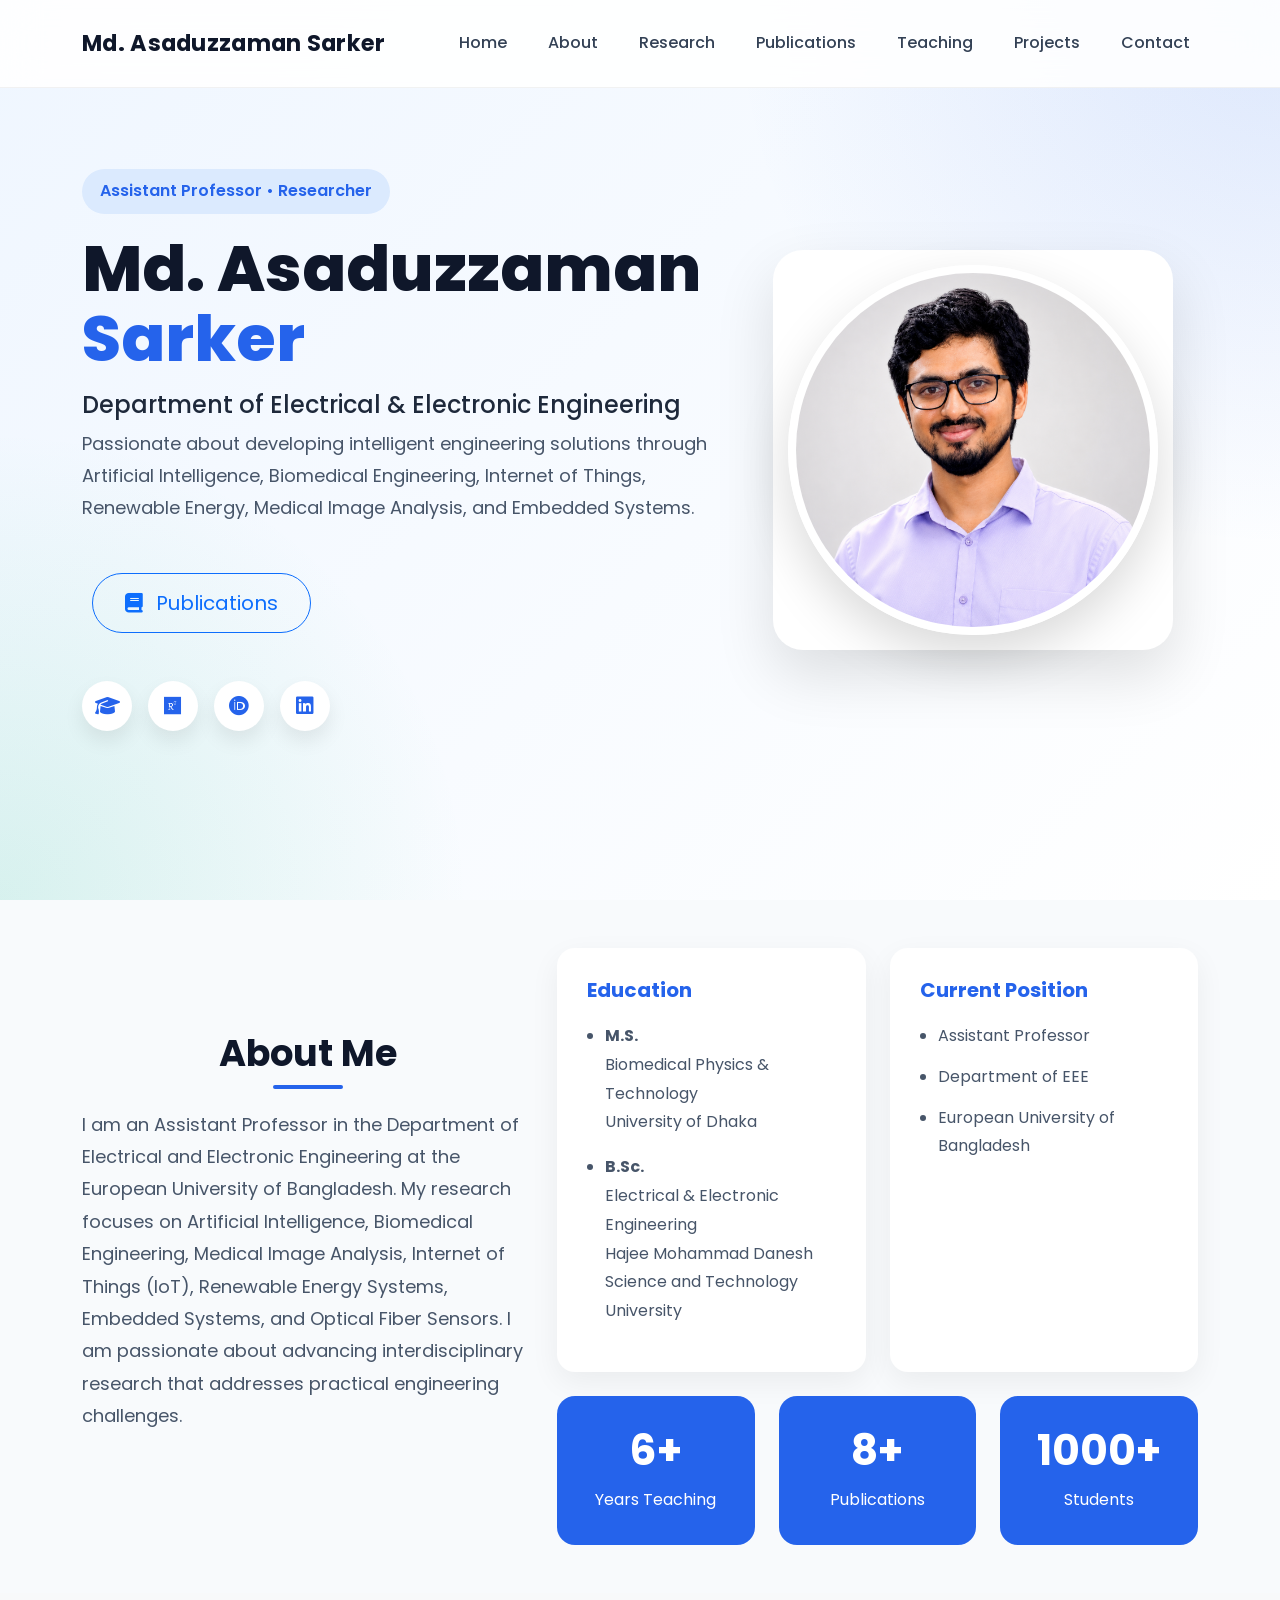
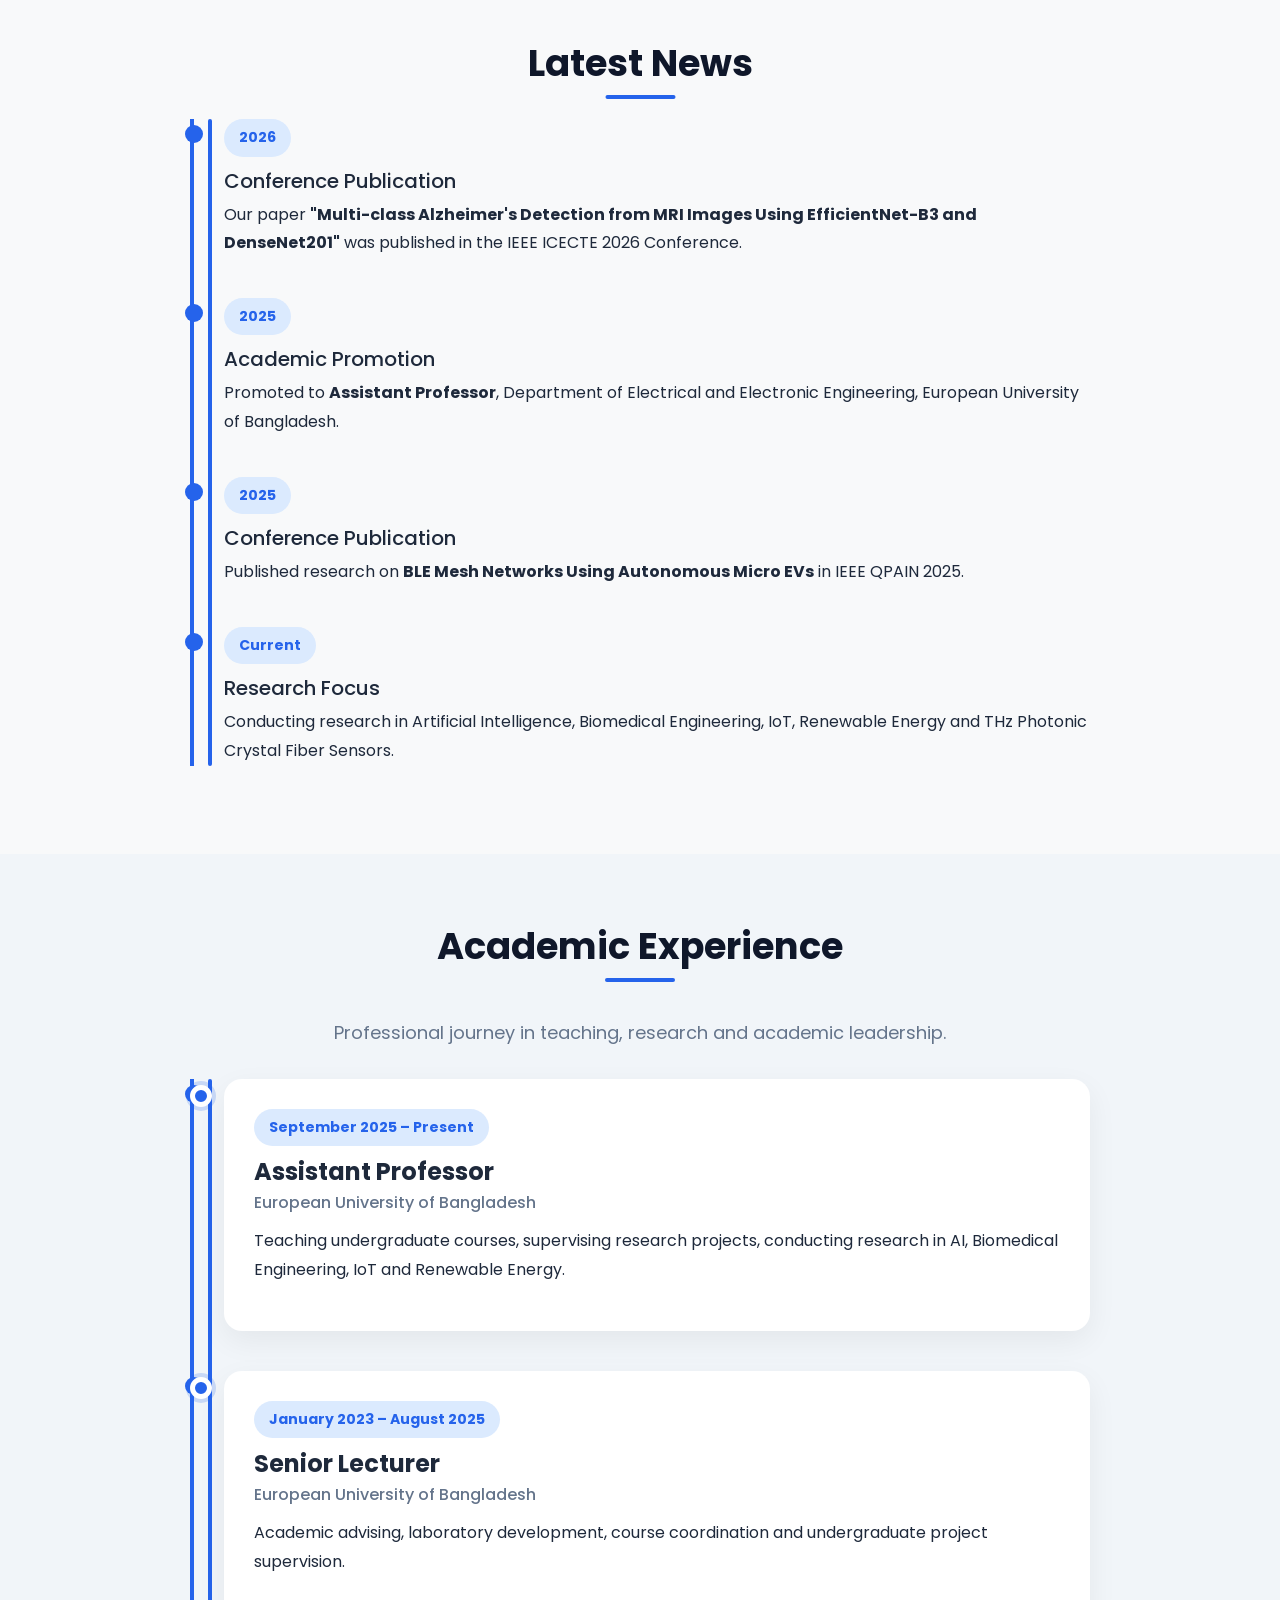
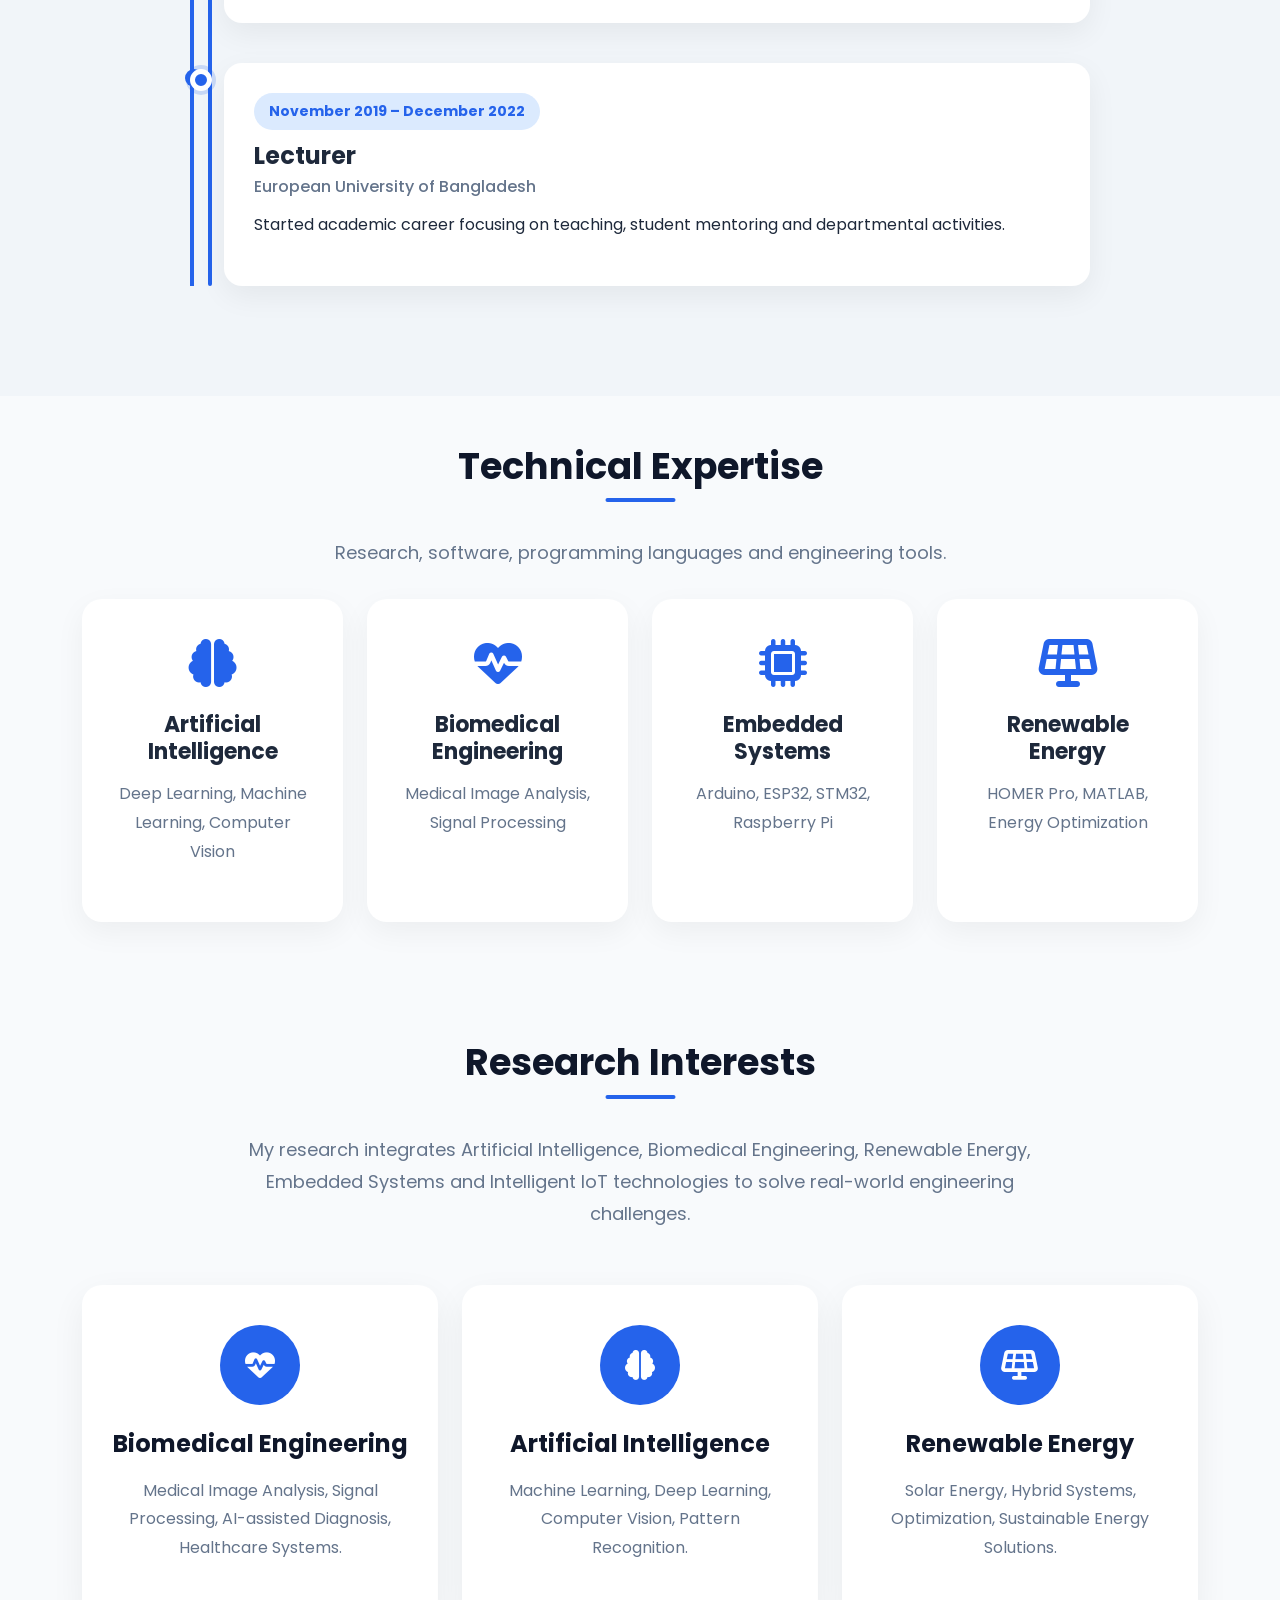
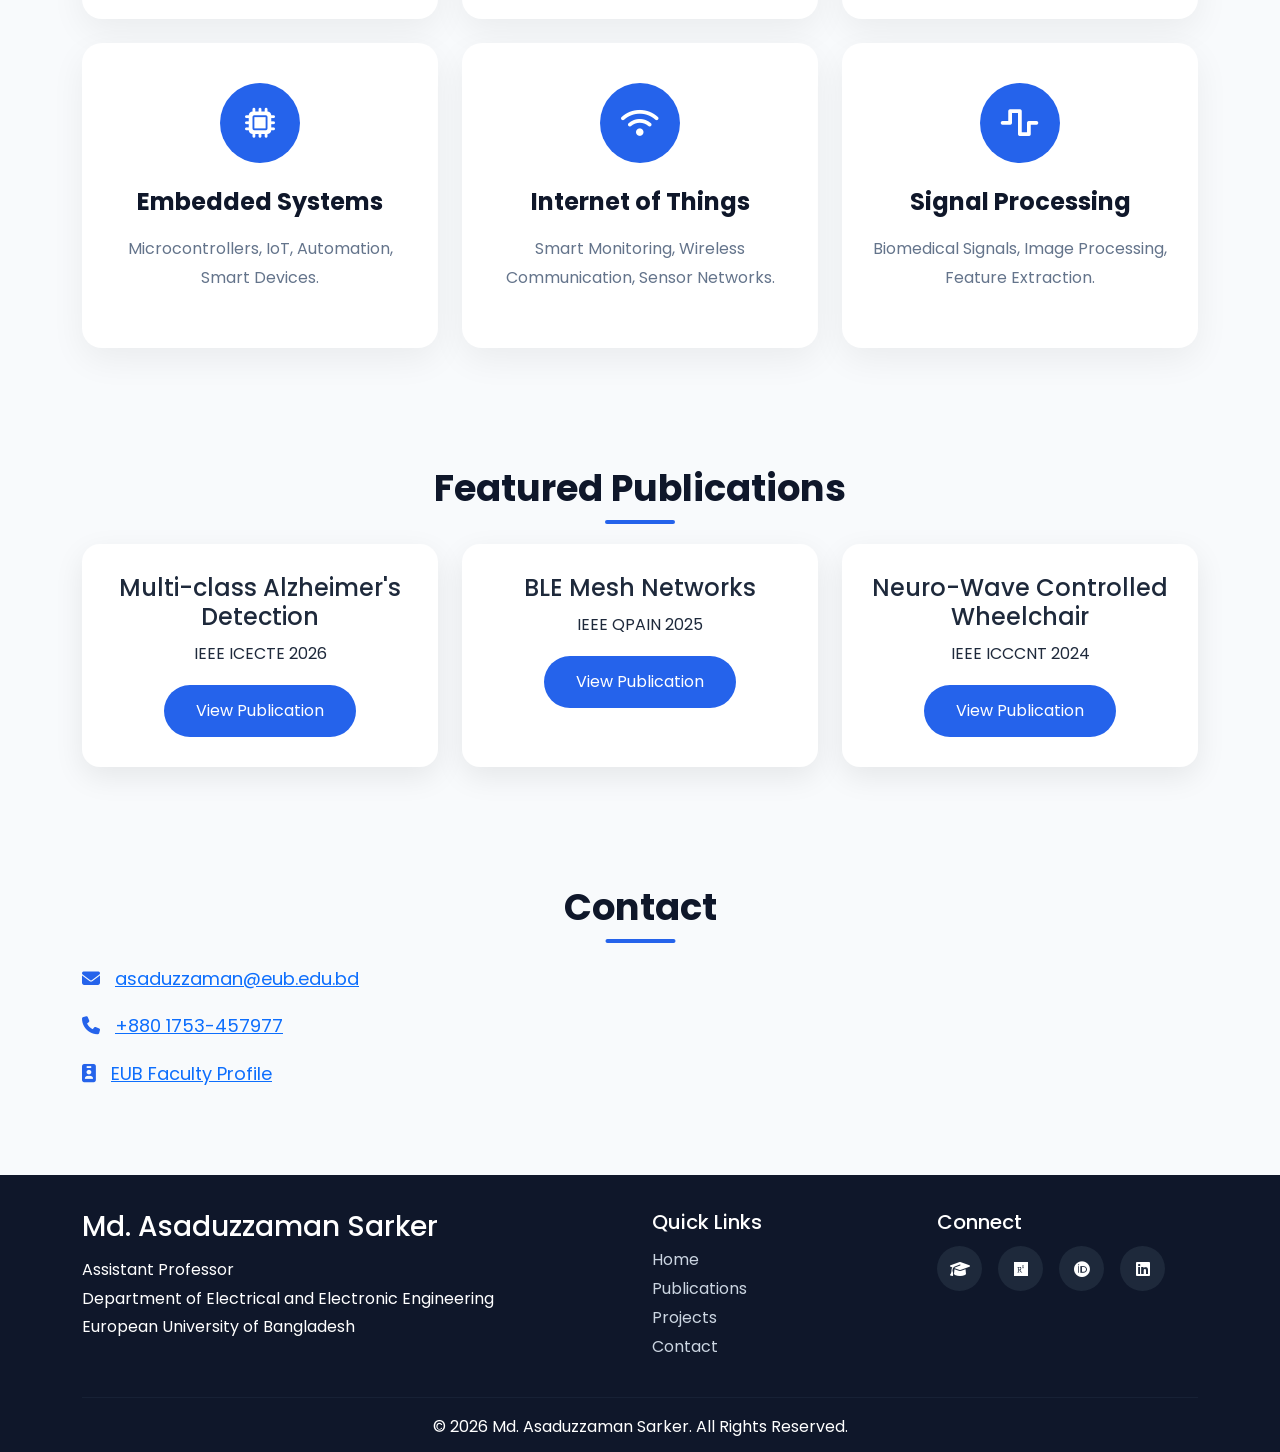
==== commit f9cc10a6: "Social Icon fix" ====
--- a/index.html
+++ b/index.html
@@ -136,22 +136,21 @@
 <div class="hero-social mt-5">
 
 <a href="https://scholar.google.com/citations?user=CTiYwF0AAAAJ&hl=en&oi=ao" target="_blank">
-    <i class="ai ai-google-scholar"></i>
+    <i class="fas fa-graduation-cap"></i>
 </a>
 
 <a href="https://www.researchgate.net/profile/Md-Sarker-93" target="_blank">
-    <i class="ai ai-researchgate"></i>
+    <i class="fab fa-researchgate"></i>
 </a>
 
 <a href="https://orcid.org/0009-0009-0811-0291" target="_blank">
-    <i class="ai ai-orcid"></i>
+    <i class="fab fa-orcid"></i>
 </a>
 
 <a href="https://bd.linkedin.com/in/asaduzzaman-shamim" target="_blank">
-    <i class="fa-brands fa-linkedin"></i>
+    <i class="fab fa-linkedin"></i>
 </a>
-
-
+ 
 </div>
 
 </div>
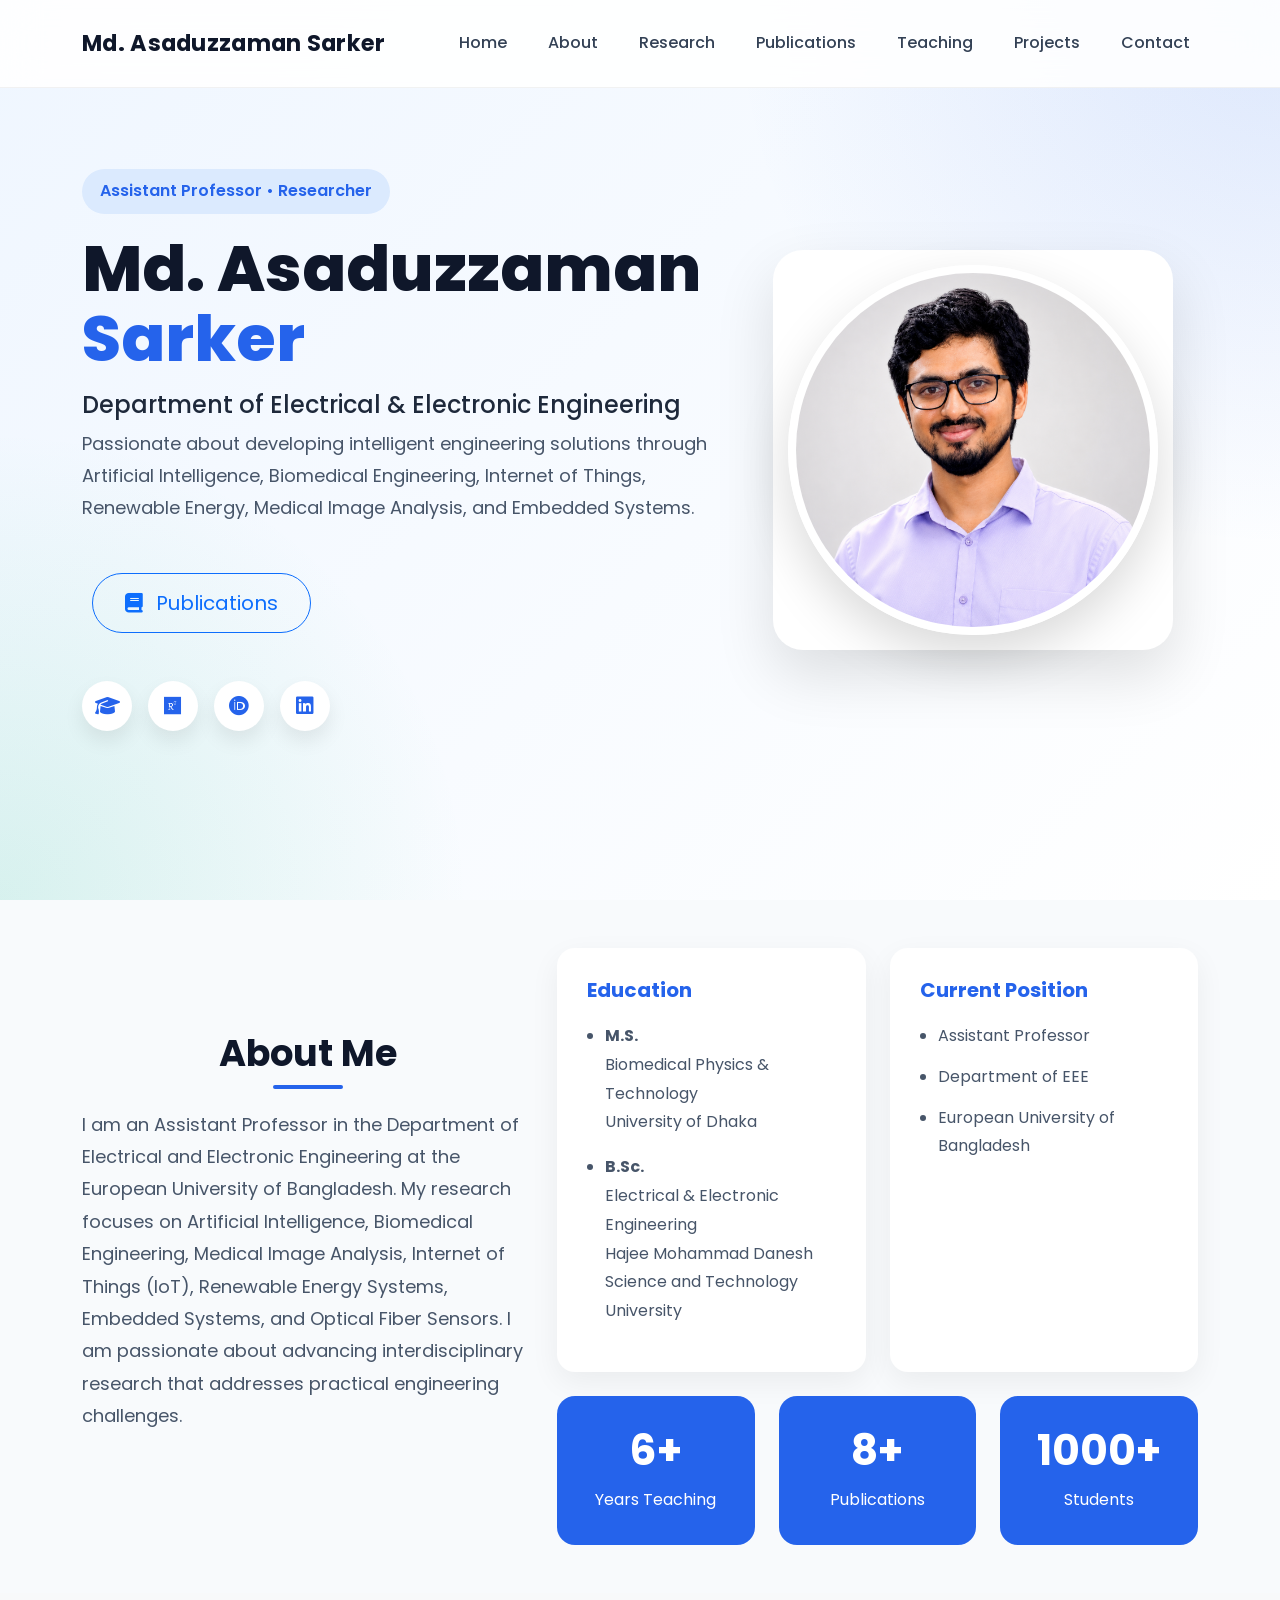
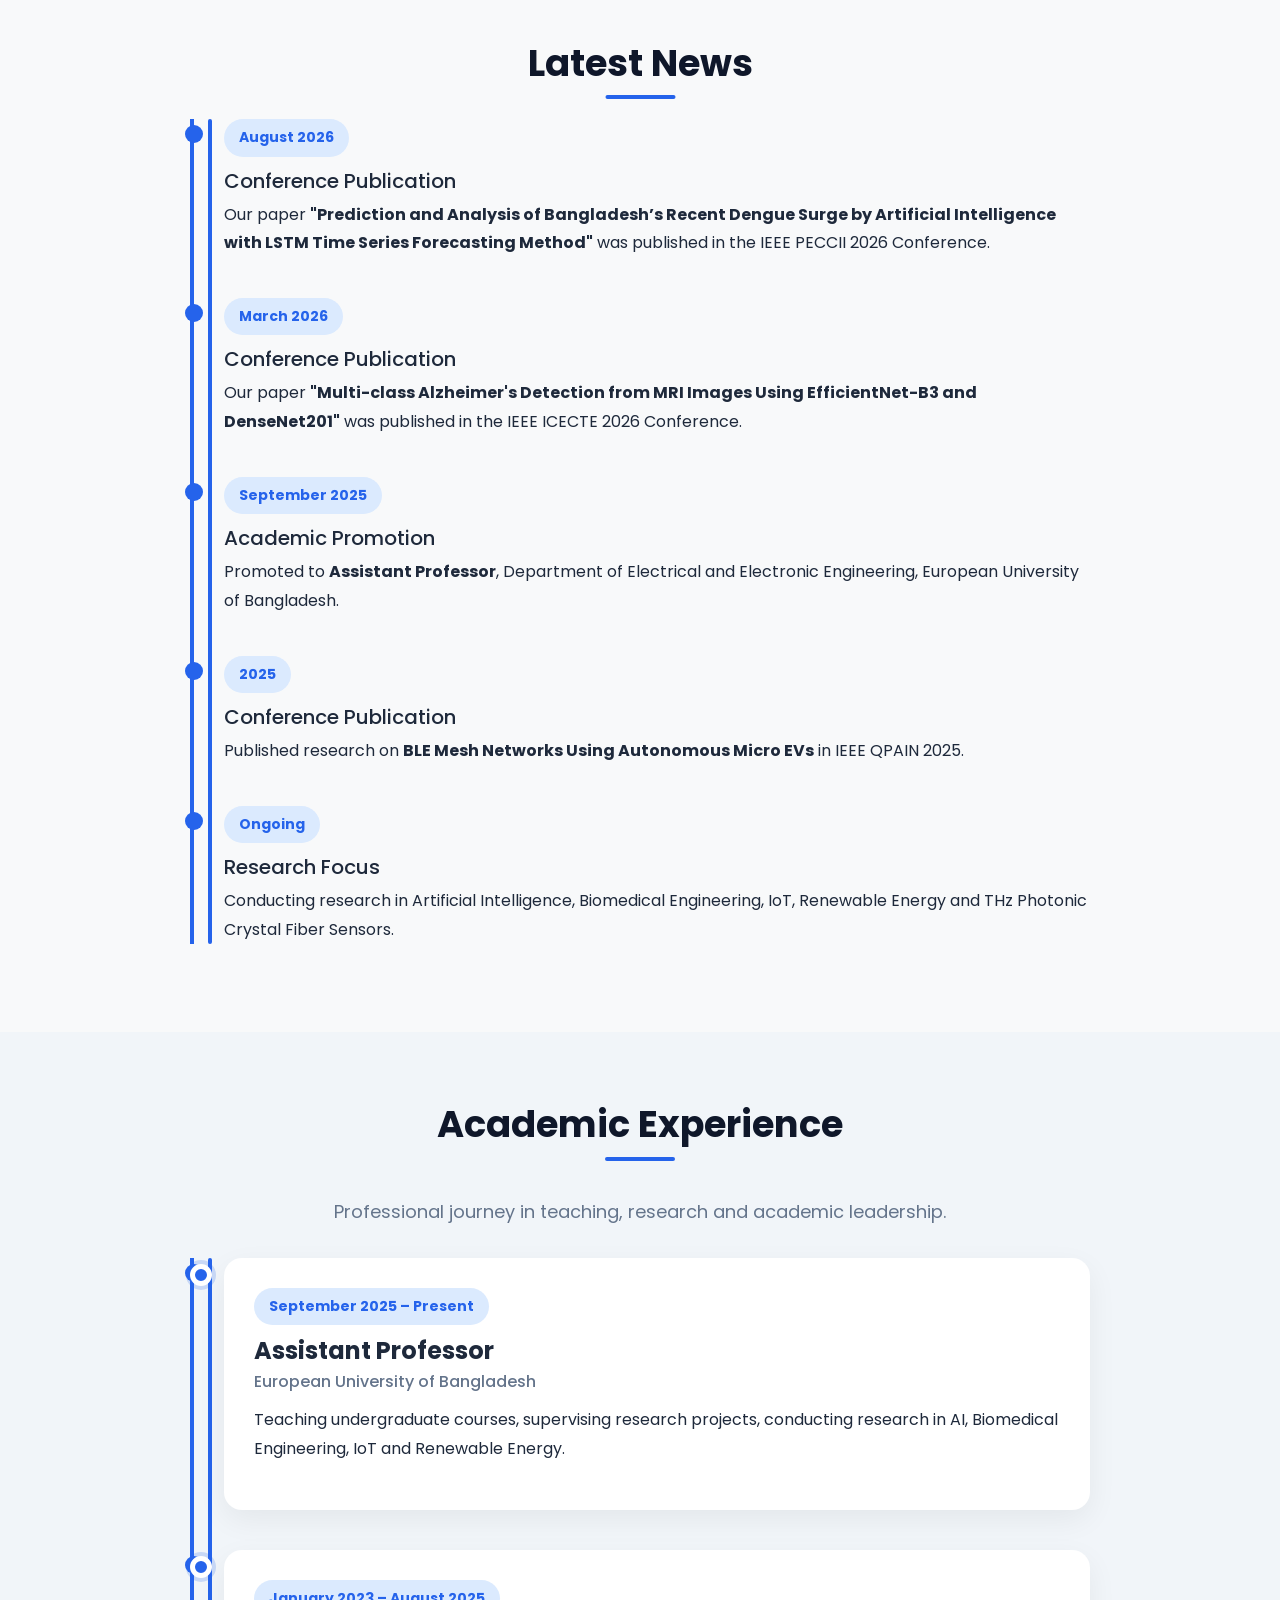
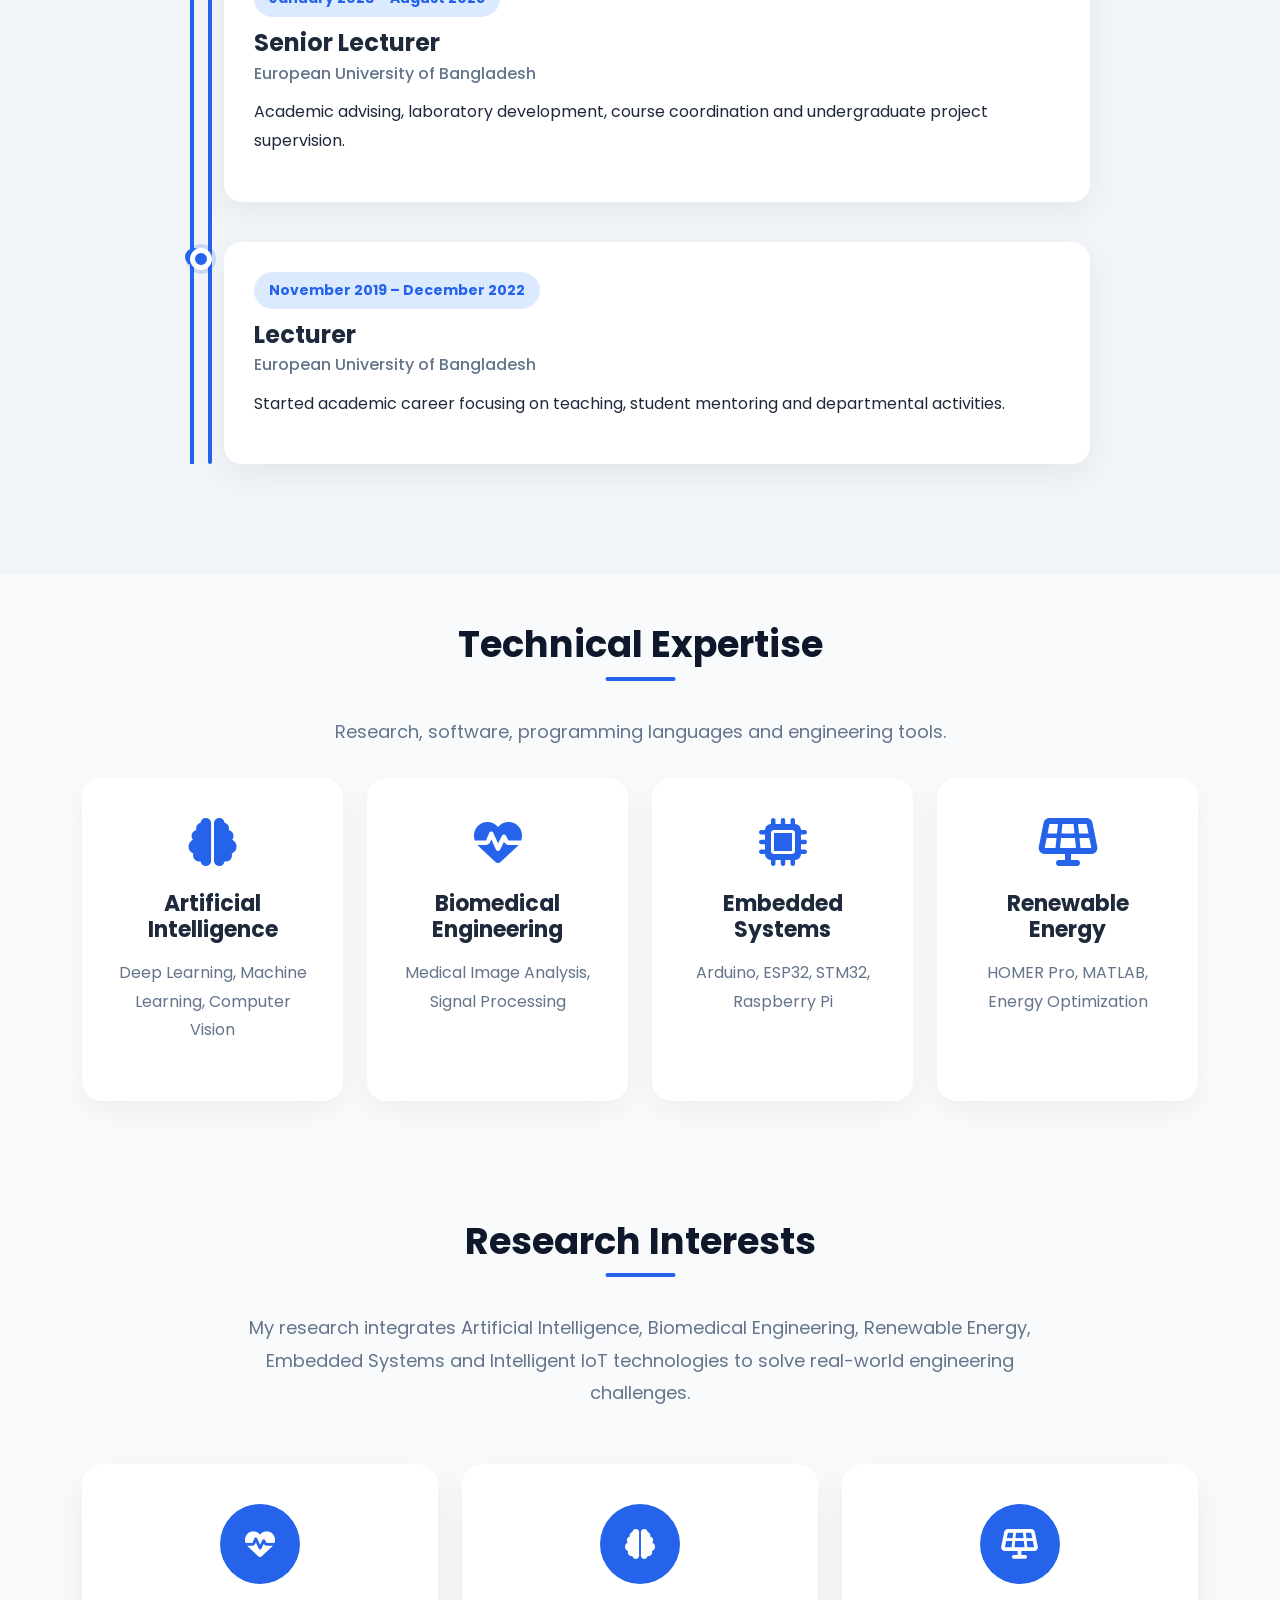
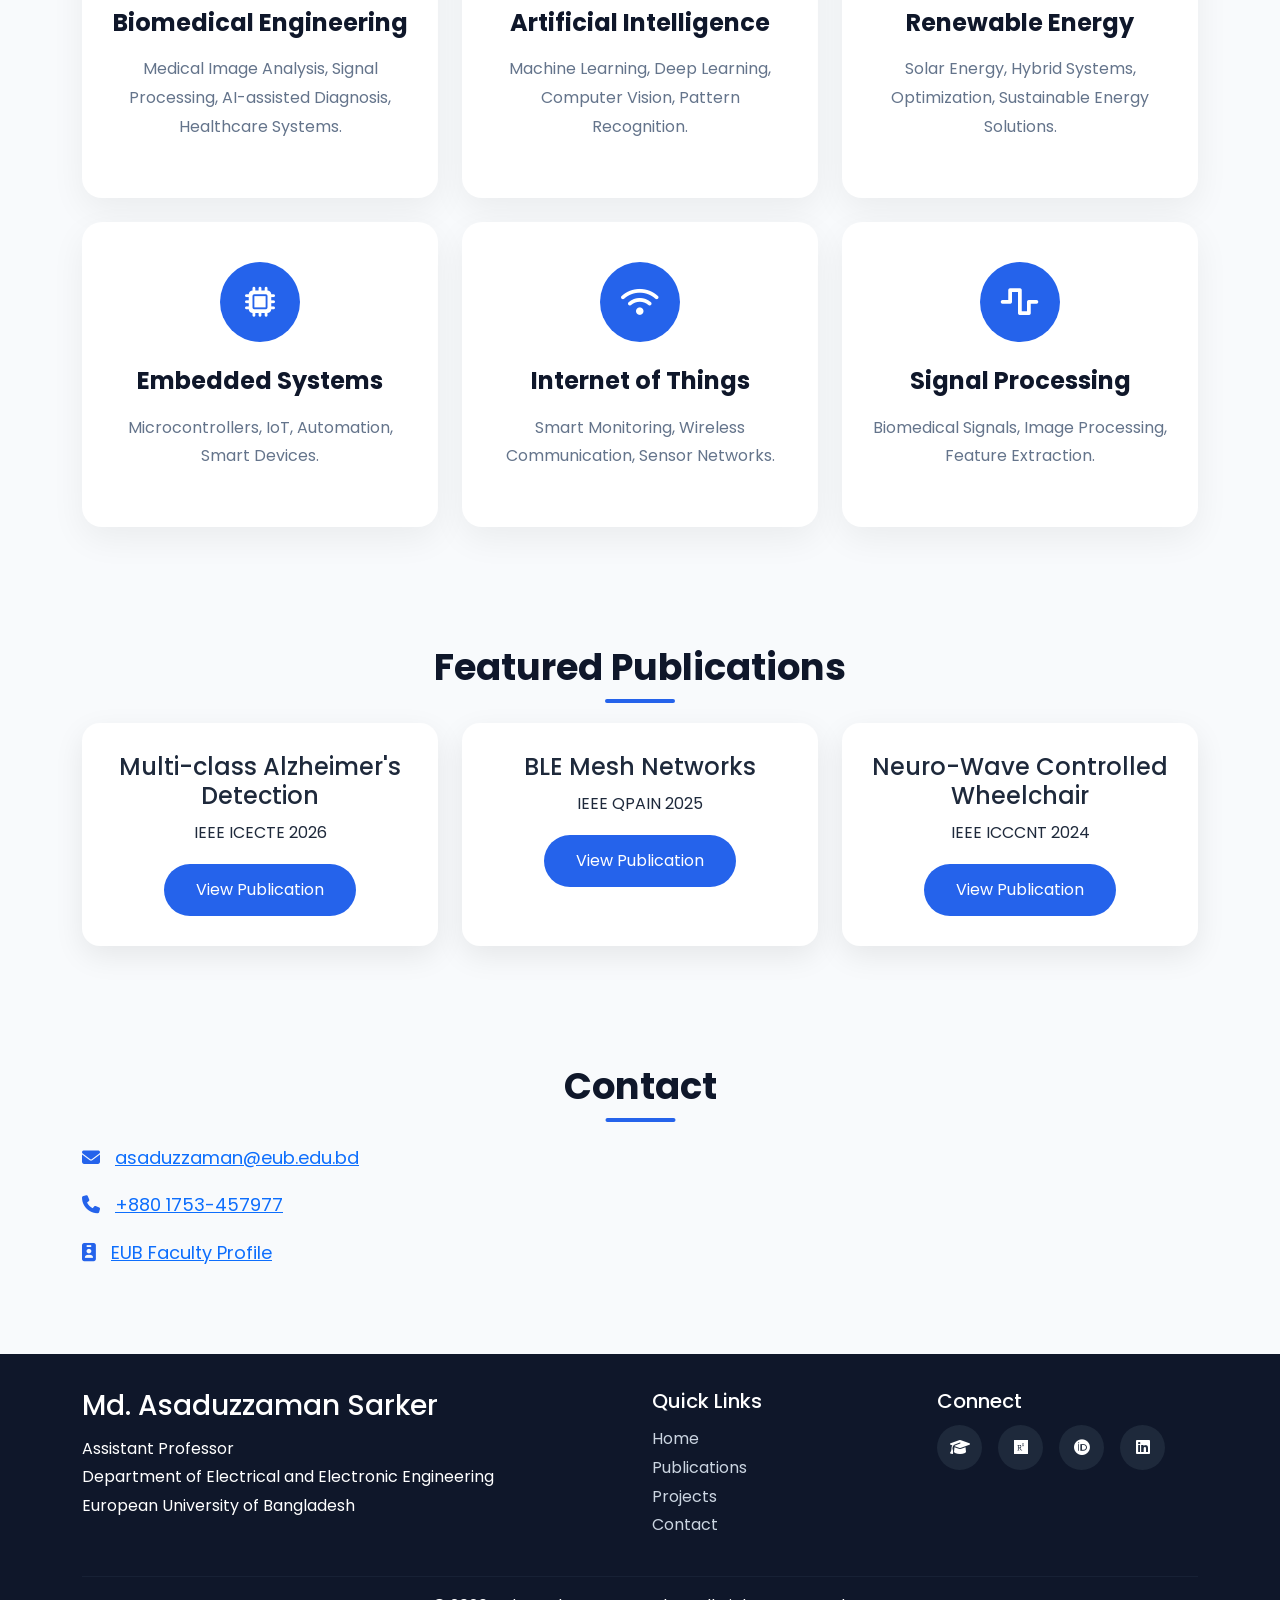
==== commit f1870408: "Publication list updated" ====
--- a/index.html
+++ b/index.html
@@ -299,15 +299,23 @@
 <div class="timeline">
 
 <div class="timeline-item">
-<span class="timeline-date">2026</span>
+<span class="timeline-date">August 2026</span>
 <h5>Conference Publication</h5>
 <p>
+Our paper <strong>"Prediction and Analysis of Bangladesh’s Recent Dengue Surge by Artificial Intelligence with LSTM Time Series Forecasting Method"</strong> was published in the IEEE PECCII 2026 Conference.
+</p>
+</div>
+
+<div class="timeline-item">
+<span class="timeline-date">March 2026</span>
+<h5>Conference Publication</h5>
+<p>
 Our paper <strong>"Multi-class Alzheimer's Detection from MRI Images Using EfficientNet-B3 and DenseNet201"</strong> was published in the IEEE ICECTE 2026 Conference.
 </p>
 </div>
 
 <div class="timeline-item">
-<span class="timeline-date">2025</span>
+<span class="timeline-date">September 2025</span>
 <h5>Academic Promotion</h5>
 <p>
 Promoted to <strong>Assistant Professor</strong>, Department of Electrical and Electronic Engineering, European University of Bangladesh.
@@ -323,7 +331,7 @@
 </div>
 
 <div class="timeline-item">
-<span class="timeline-date">Current</span>
+<span class="timeline-date">Ongoing</span>
 <h5>Research Focus</h5>
 <p>
 Conducting research in Artificial Intelligence, Biomedical Engineering, IoT, Renewable Energy and THz Photonic Crystal Fiber Sensors.
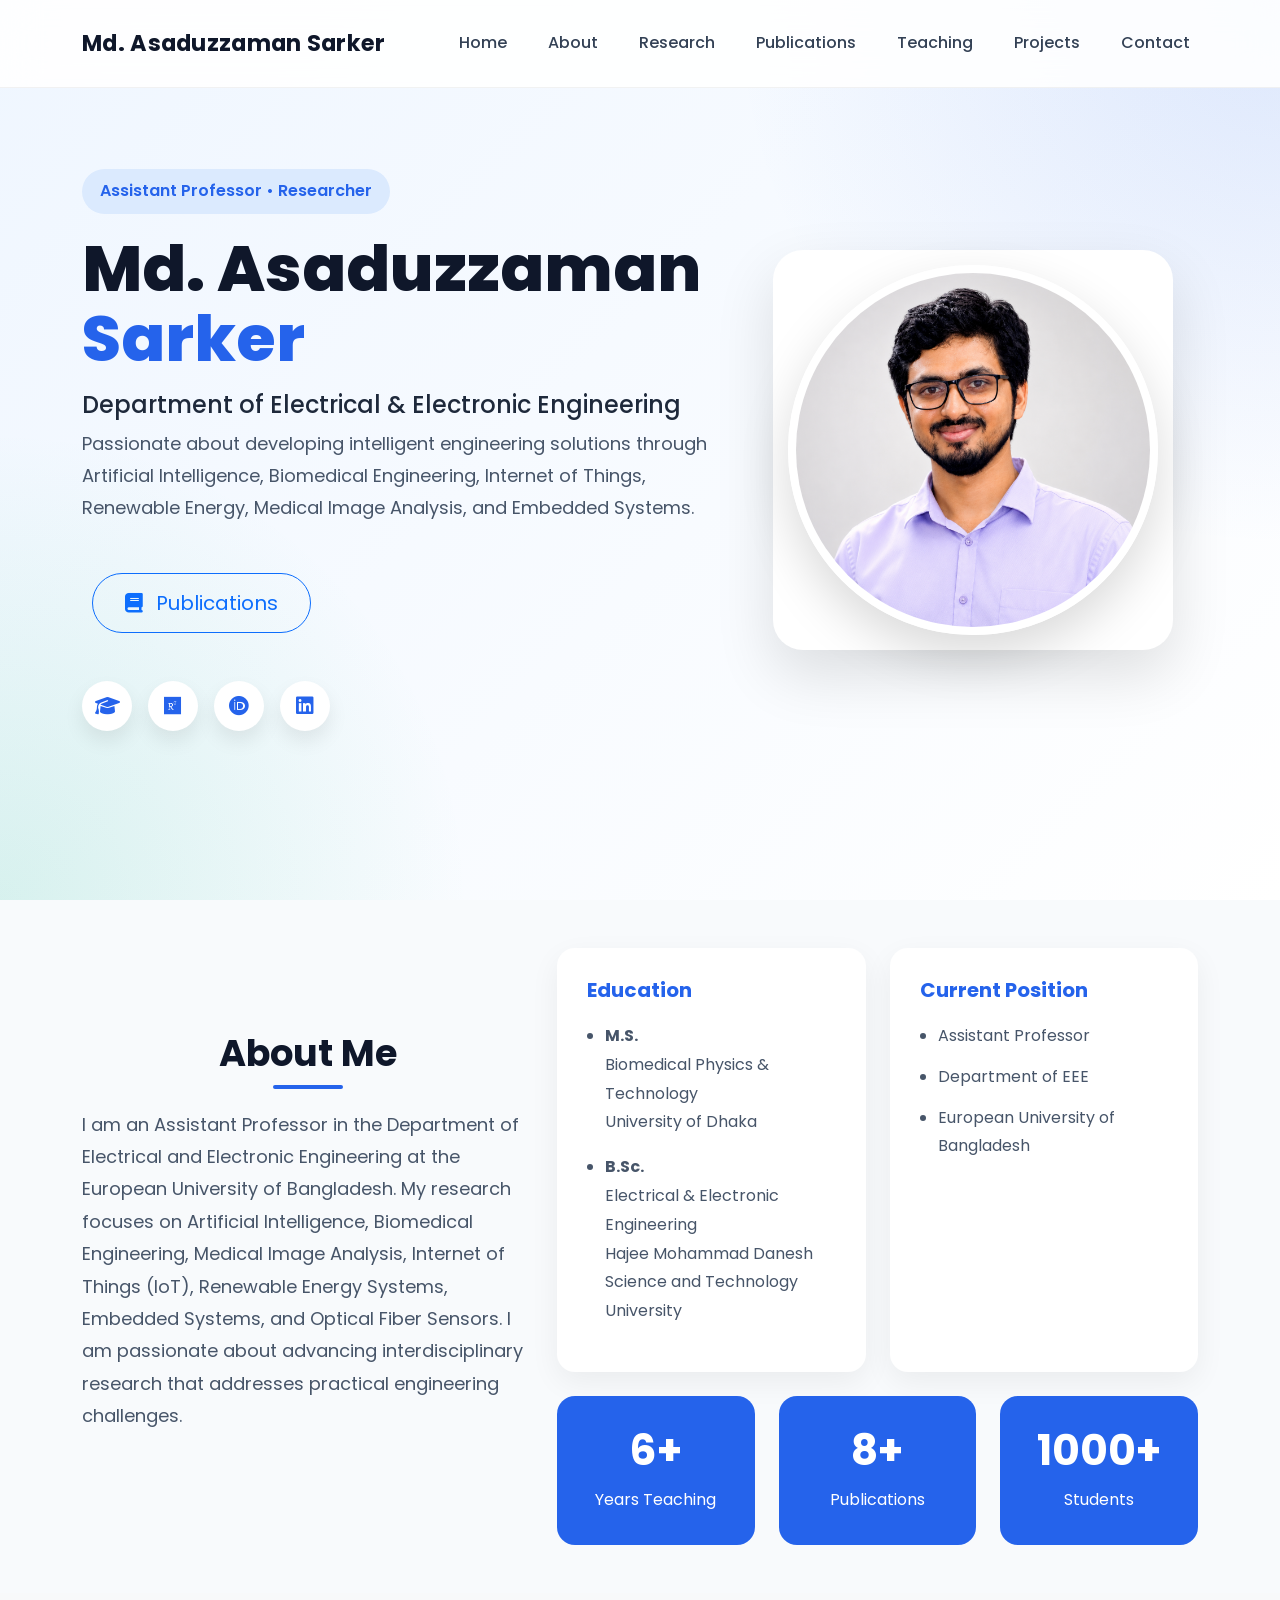
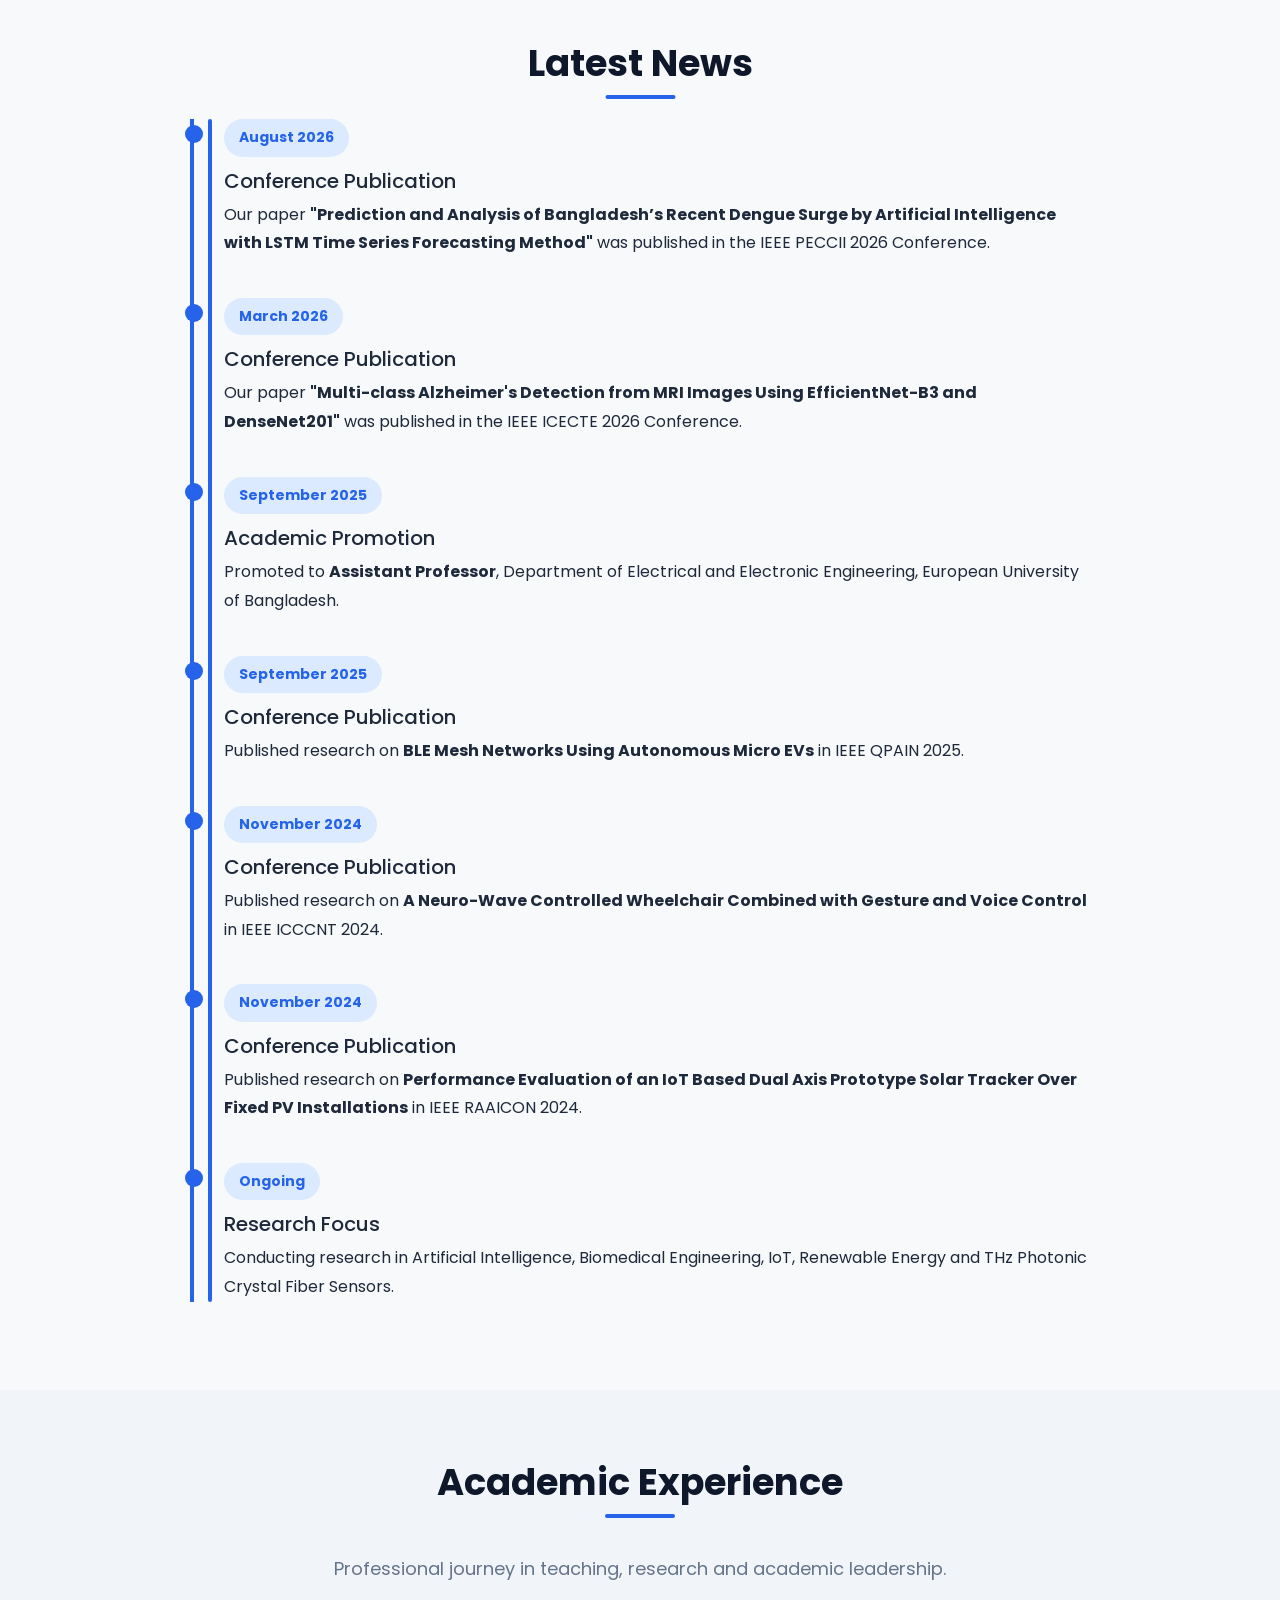
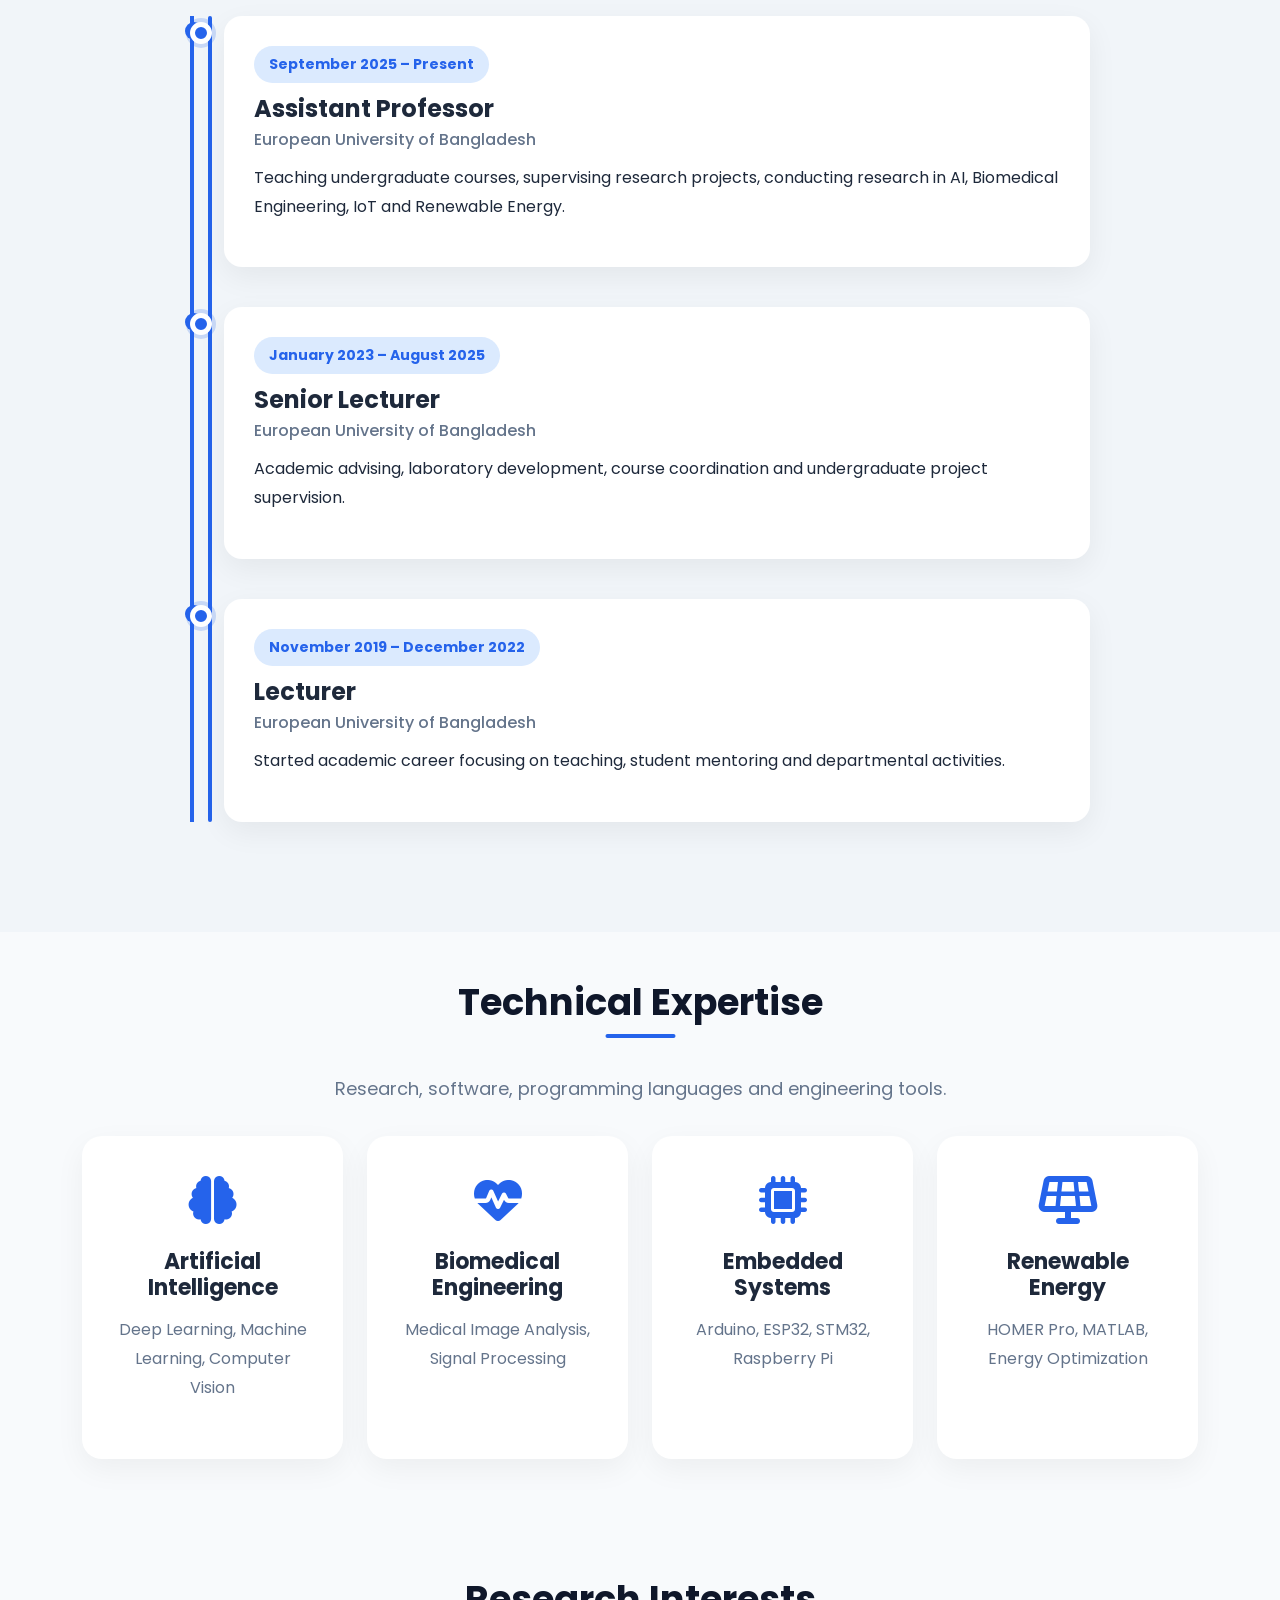
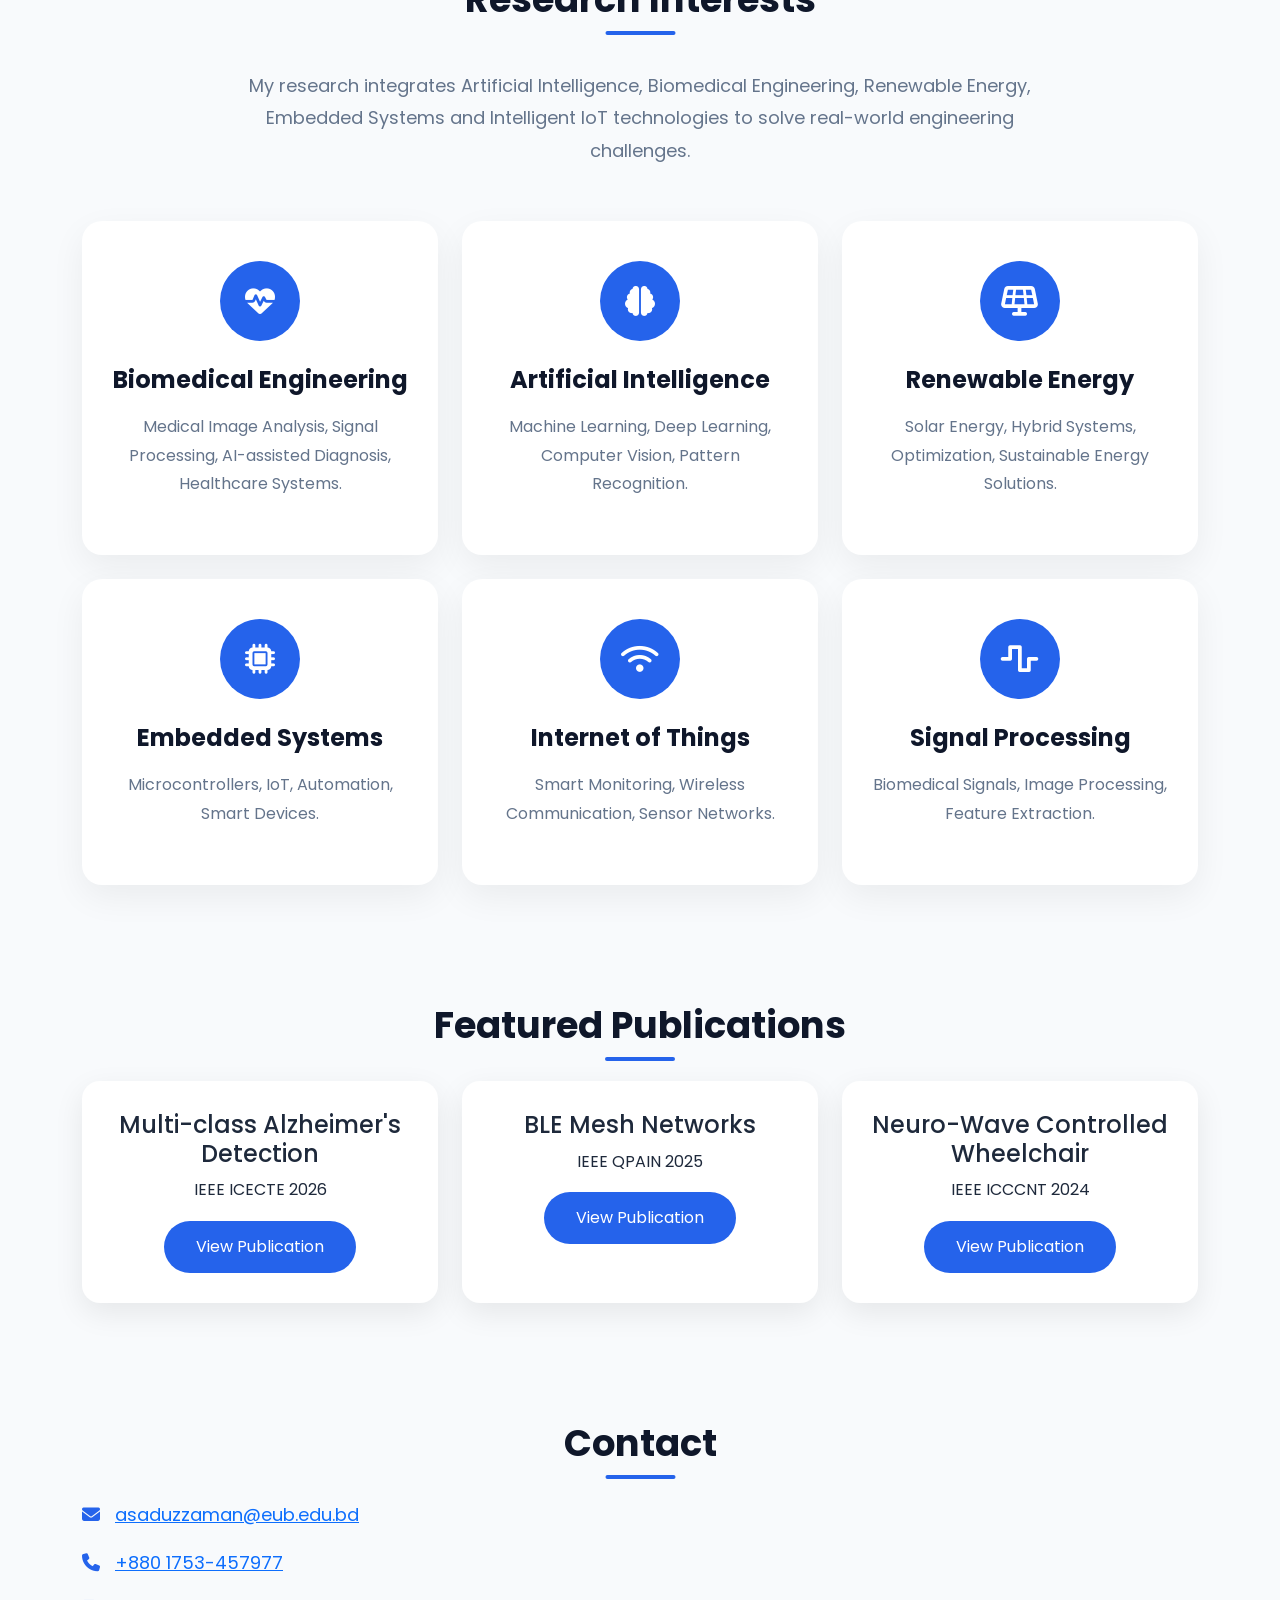
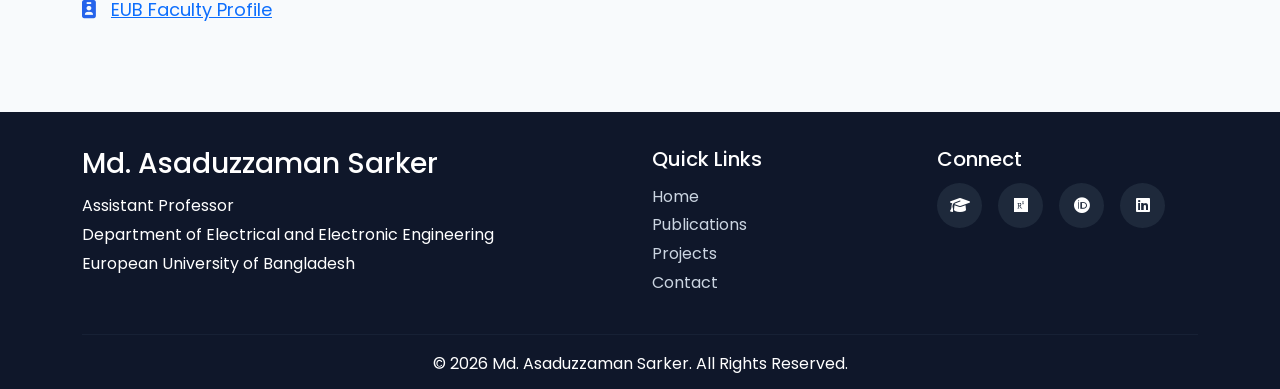
==== commit 4ca4d2e1: "Latest news updated" ====
--- a/index.html
+++ b/index.html
@@ -323,10 +323,26 @@
 </div>
 
 <div class="timeline-item">
-<span class="timeline-date">2025</span>
+<span class="timeline-date">September 2025</span>
 <h5>Conference Publication</h5>
 <p>
 Published research on <strong>BLE Mesh Networks Using Autonomous Micro EVs</strong> in IEEE QPAIN 2025.
+</p>
+</div>
+
+<div class="timeline-item">
+<span class="timeline-date">November 2024</span>
+<h5>Conference Publication</h5>
+<p>
+Published research on <strong>A Neuro-Wave Controlled Wheelchair Combined with Gesture and Voice Control</strong> in IEEE ICCCNT 2024.
+</p>
+</div>
+
+<div class="timeline-item">
+<span class="timeline-date">November 2024</span>
+<h5>Conference Publication</h5>
+<p>
+Published research on <strong>Performance Evaluation of an IoT Based Dual Axis Prototype Solar Tracker Over Fixed PV Installations</strong> in IEEE RAAICON 2024.
 </p>
 </div>
 
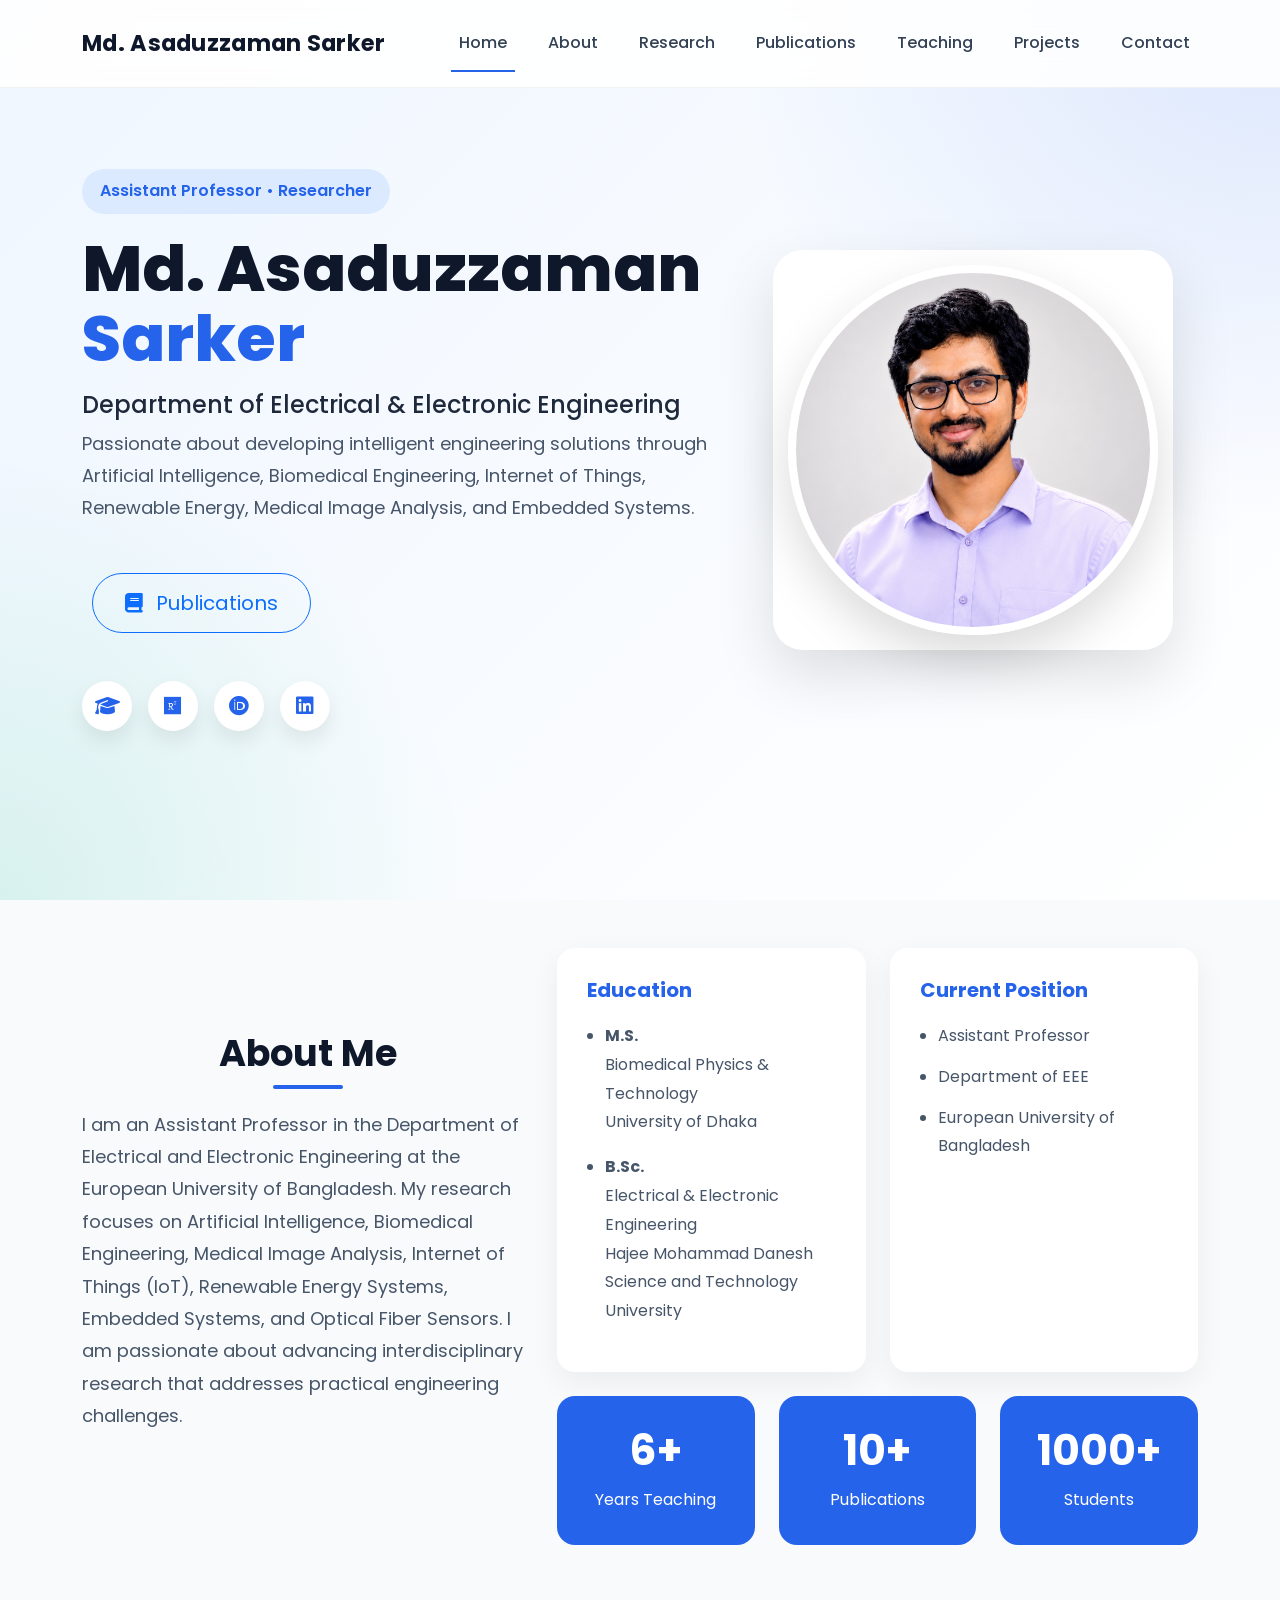
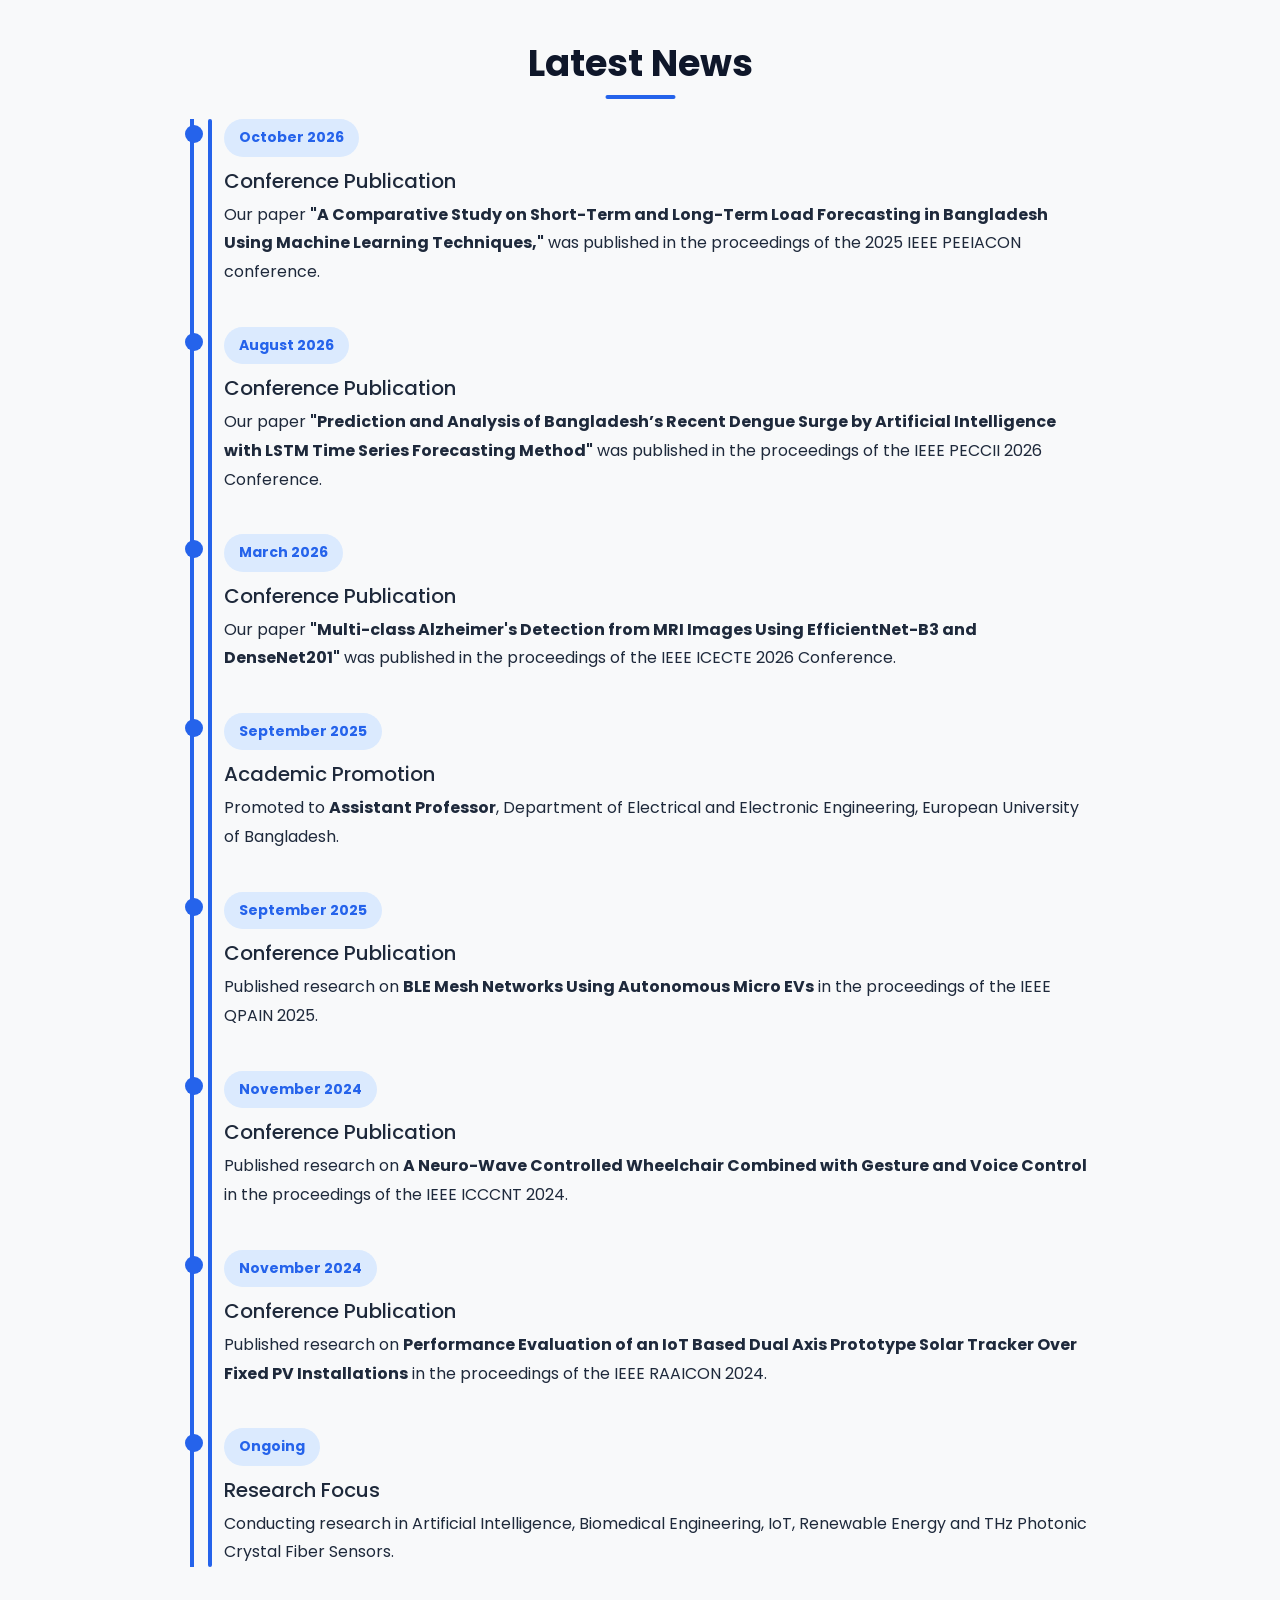
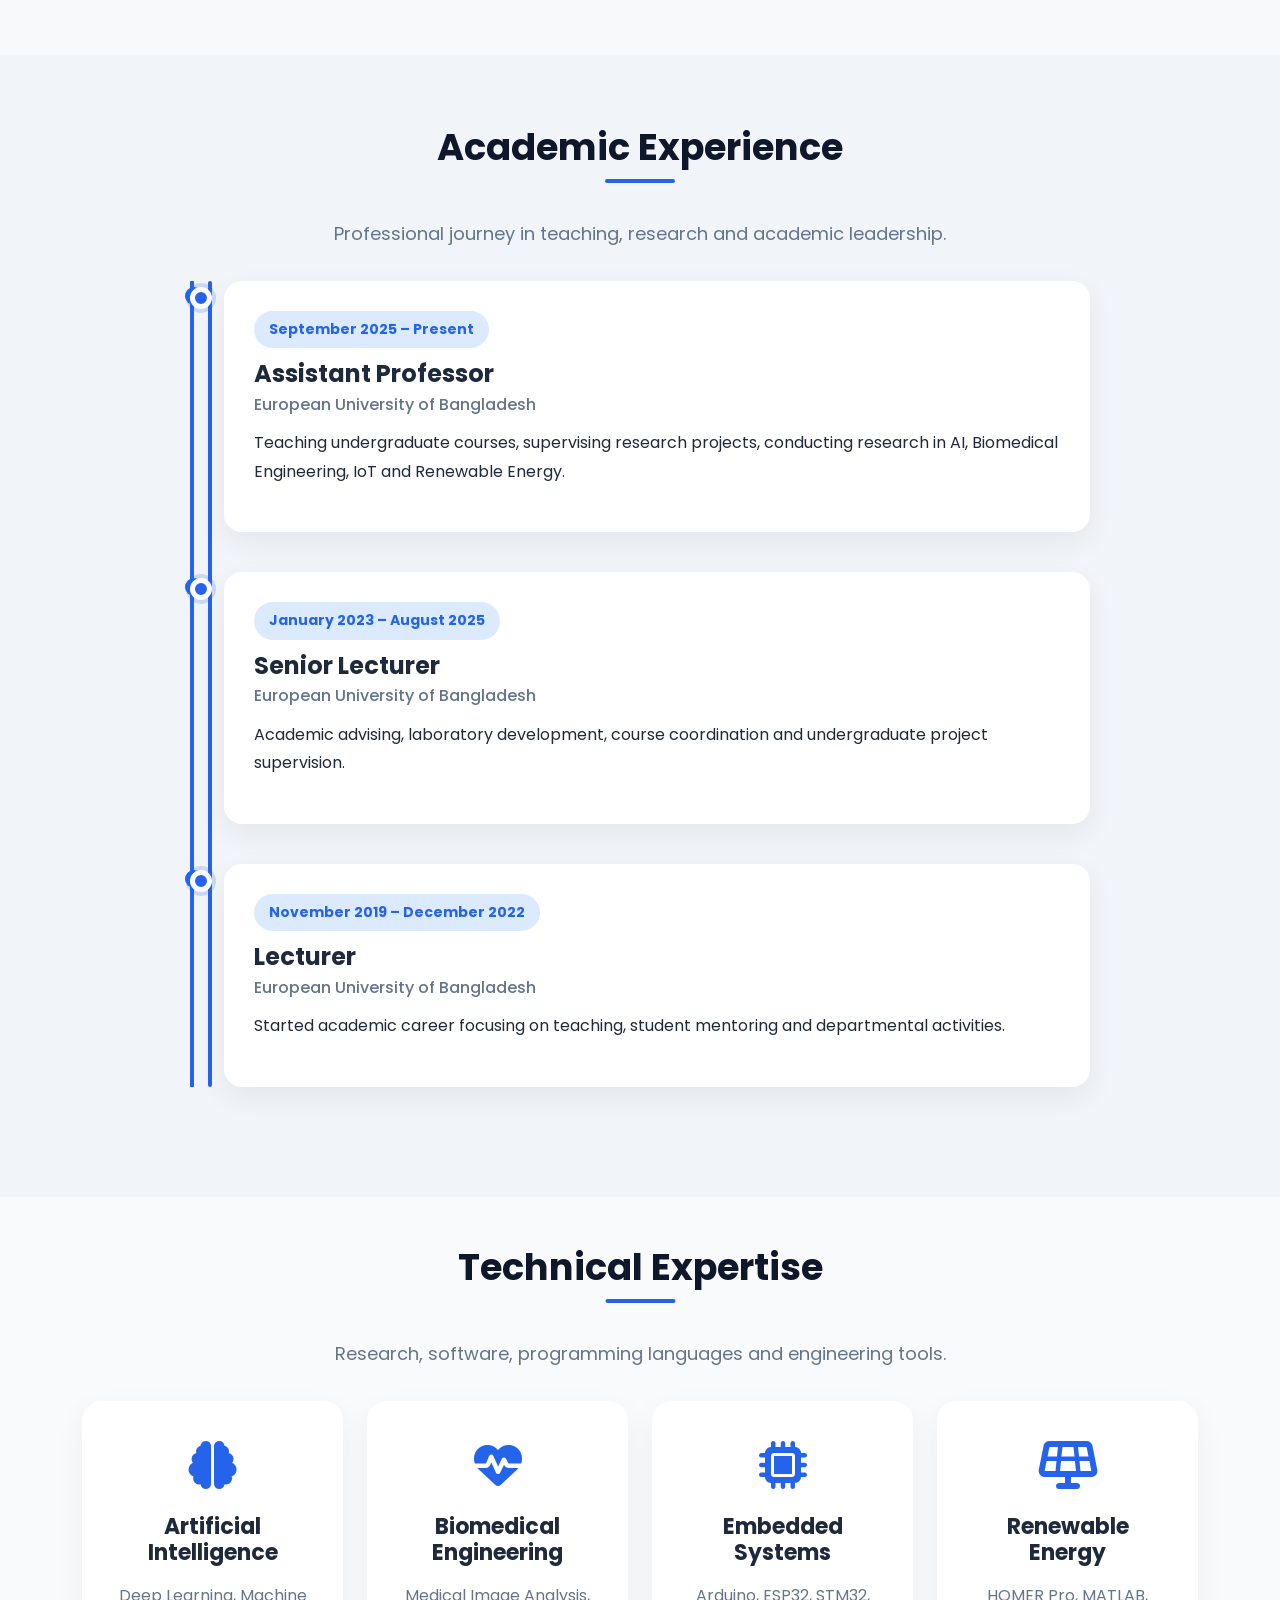
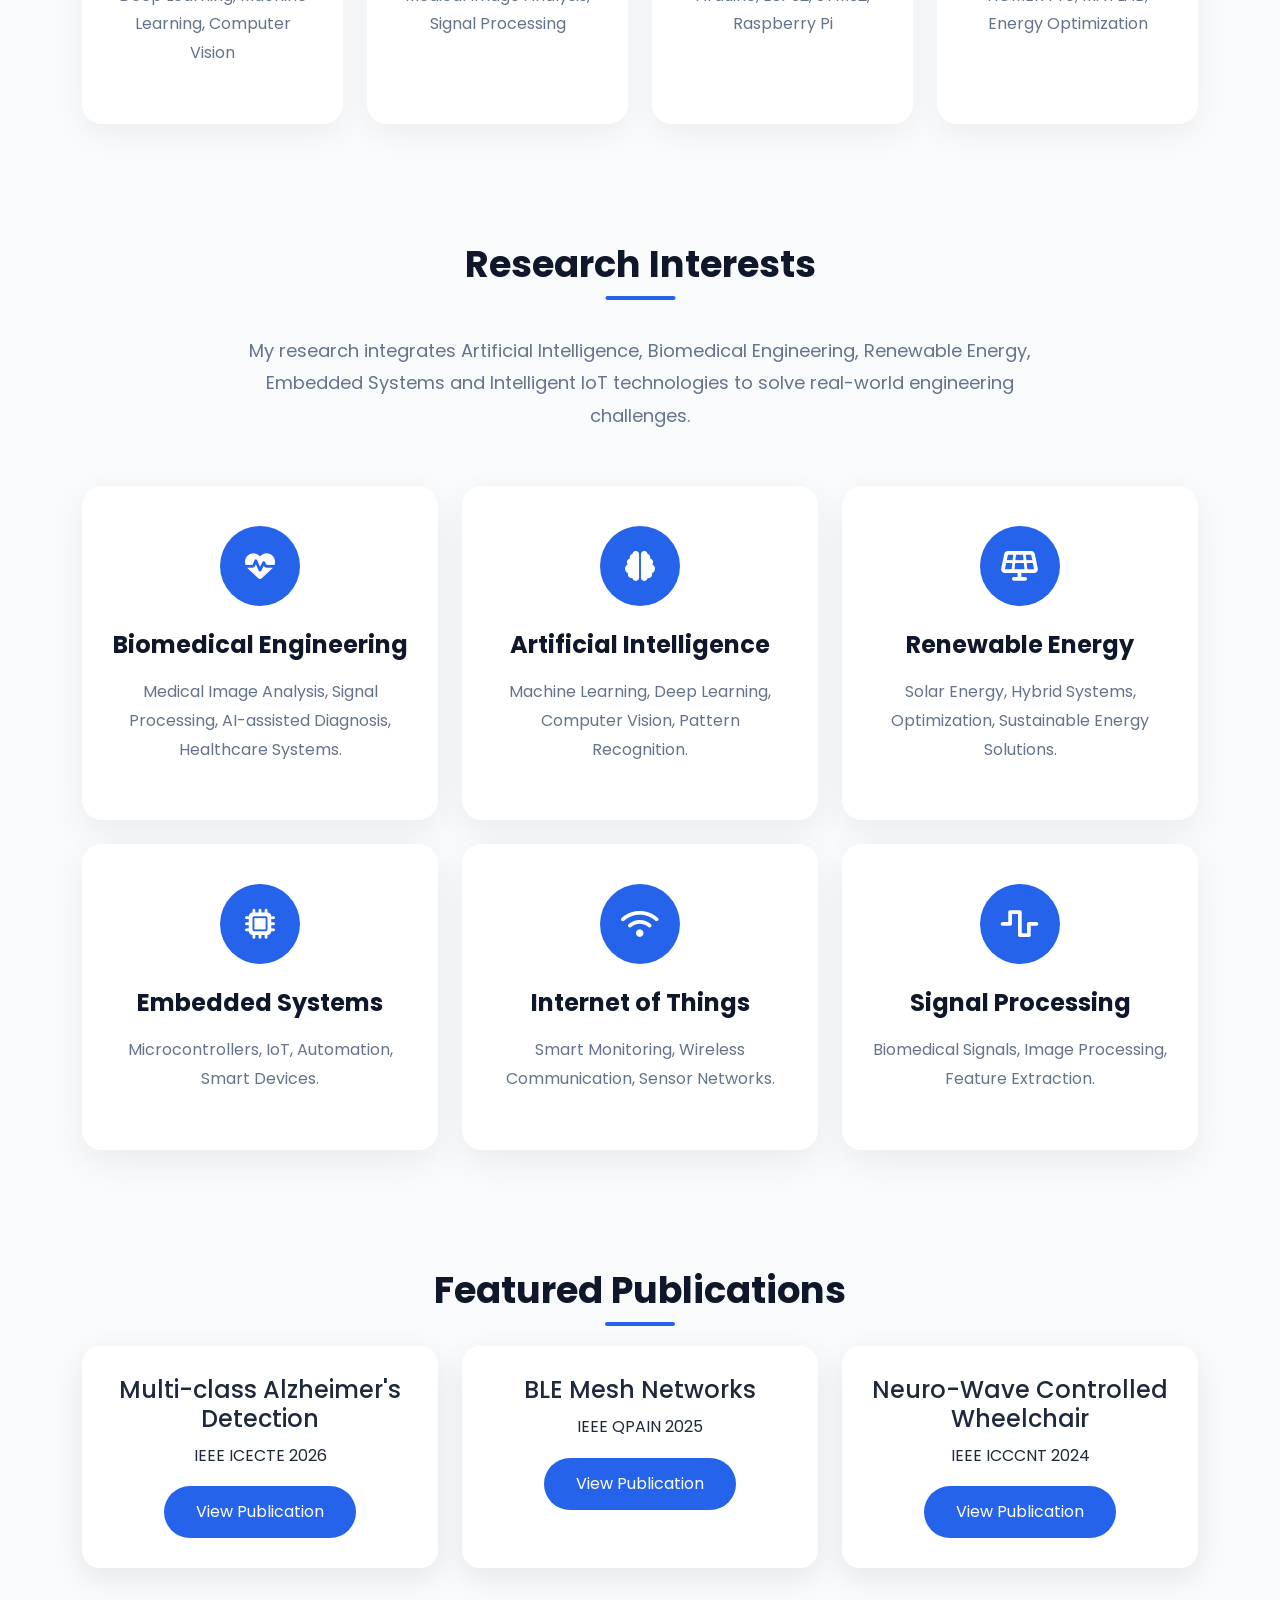
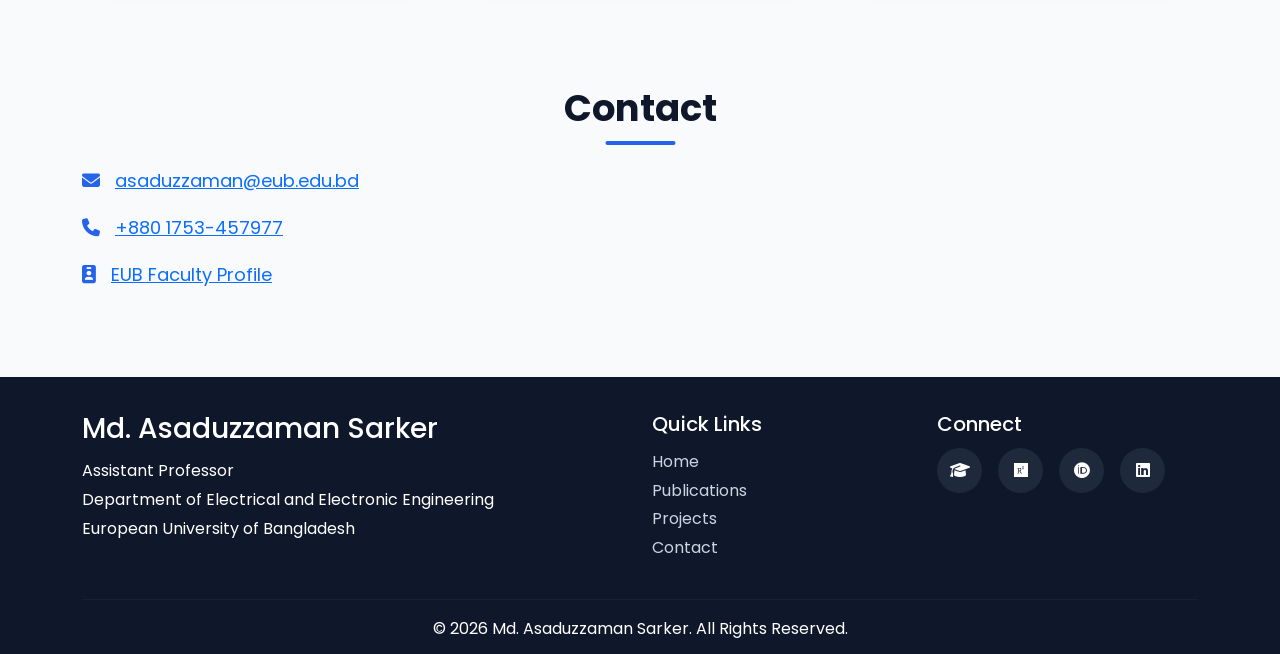
==== commit df1f2de3: "New publication added" ====
--- a/index.html
+++ b/index.html
@@ -30,6 +30,21 @@
     <!-- Google Font -->
     <link rel="preconnect" href="https://fonts.googleapis.com">
 
+    <!-- Google Analytics -->
+    <script async src="https://www.googletagmanager.com/gtag/js?id=G-H26FKL30S9"></script>
+
+    <script>
+    window.dataLayer = window.dataLayer || [];
+
+    function gtag(){
+        dataLayer.push(arguments);
+    }
+
+    gtag('js', new Date());
+
+    gtag('config', 'G-H26FKL30S9');
+    </script>
+
     <link rel="stylesheet" href="assets/css/style.css">
 </head>
 
@@ -254,7 +269,7 @@
 
 <div class="counter-card">
 
-<h2>8+</h2>
+<h2>10+</h2>
 
 <p>Publications</p>
 
@@ -299,59 +314,67 @@
 <div class="timeline">
 
 <div class="timeline-item">
-<span class="timeline-date">August 2026</span>
-<h5>Conference Publication</h5>
-<p>
-Our paper <strong>"Prediction and Analysis of Bangladesh’s Recent Dengue Surge by Artificial Intelligence with LSTM Time Series Forecasting Method"</strong> was published in the IEEE PECCII 2026 Conference.
-</p>
-</div>
-
-<div class="timeline-item">
-<span class="timeline-date">March 2026</span>
-<h5>Conference Publication</h5>
-<p>
-Our paper <strong>"Multi-class Alzheimer's Detection from MRI Images Using EfficientNet-B3 and DenseNet201"</strong> was published in the IEEE ICECTE 2026 Conference.
-</p>
-</div>
-
-<div class="timeline-item">
-<span class="timeline-date">September 2025</span>
-<h5>Academic Promotion</h5>
-<p>
-Promoted to <strong>Assistant Professor</strong>, Department of Electrical and Electronic Engineering, European University of Bangladesh.
-</p>
-</div>
-
-<div class="timeline-item">
-<span class="timeline-date">September 2025</span>
-<h5>Conference Publication</h5>
-<p>
-Published research on <strong>BLE Mesh Networks Using Autonomous Micro EVs</strong> in IEEE QPAIN 2025.
-</p>
-</div>
-
-<div class="timeline-item">
-<span class="timeline-date">November 2024</span>
-<h5>Conference Publication</h5>
-<p>
-Published research on <strong>A Neuro-Wave Controlled Wheelchair Combined with Gesture and Voice Control</strong> in IEEE ICCCNT 2024.
-</p>
-</div>
-
-<div class="timeline-item">
-<span class="timeline-date">November 2024</span>
-<h5>Conference Publication</h5>
-<p>
-Published research on <strong>Performance Evaluation of an IoT Based Dual Axis Prototype Solar Tracker Over Fixed PV Installations</strong> in IEEE RAAICON 2024.
-</p>
-</div>
-
-<div class="timeline-item">
-<span class="timeline-date">Ongoing</span>
-<h5>Research Focus</h5>
-<p>
-Conducting research in Artificial Intelligence, Biomedical Engineering, IoT, Renewable Energy and THz Photonic Crystal Fiber Sensors.
-</p>
+    <span class="timeline-date">October 2026</span>
+    <h5>Conference Publication</h5>
+    <p>
+    Our paper <strong>"A Comparative Study on Short-Term and Long-Term Load Forecasting in Bangladesh Using Machine Learning Techniques,"</strong> was published in the proceedings of the 2025 IEEE PEEIACON conference.
+    </p>
+</div>
+
+<div class="timeline-item">
+    <span class="timeline-date">August 2026</span>
+    <h5>Conference Publication</h5>
+    <p>
+    Our paper <strong>"Prediction and Analysis of Bangladesh’s Recent Dengue Surge by Artificial Intelligence with LSTM Time Series Forecasting Method"</strong> was published in the proceedings of the IEEE PECCII 2026 Conference.
+    </p>
+</div>
+
+<div class="timeline-item">
+    <span class="timeline-date">March 2026</span>
+    <h5>Conference Publication</h5>
+    <p>
+    Our paper <strong>"Multi-class Alzheimer's Detection from MRI Images Using EfficientNet-B3 and DenseNet201"</strong> was published in the proceedings of the IEEE ICECTE 2026 Conference.
+    </p>
+</div>
+
+<div class="timeline-item">
+    <span class="timeline-date">September 2025</span>
+    <h5>Academic Promotion</h5>
+    <p>
+    Promoted to <strong>Assistant Professor</strong>, Department of Electrical and Electronic Engineering, European University of Bangladesh.
+    </p>
+</div>
+
+<div class="timeline-item">
+    <span class="timeline-date">September 2025</span>
+    <h5>Conference Publication</h5>
+    <p>
+    Published research on <strong>BLE Mesh Networks Using Autonomous Micro EVs</strong> in the proceedings of the IEEE QPAIN 2025.
+    </p>
+</div>
+
+<div class="timeline-item">
+    <span class="timeline-date">November 2024</span>
+    <h5>Conference Publication</h5>
+    <p>
+    Published research on <strong>A Neuro-Wave Controlled Wheelchair Combined with Gesture and Voice Control</strong> in the proceedings of the IEEE ICCCNT 2024.
+    </p>
+</div>
+
+<div class="timeline-item">
+    <span class="timeline-date">November 2024</span>
+    <h5>Conference Publication</h5>
+    <p>
+    Published research on <strong>Performance Evaluation of an IoT Based Dual Axis Prototype Solar Tracker Over Fixed PV Installations</strong> in the proceedings of the IEEE RAAICON 2024.
+    </p>
+</div>
+
+<div class="timeline-item">
+    <span class="timeline-date">Ongoing</span>
+    <h5>Research Focus</h5>
+    <p>
+    Conducting research in Artificial Intelligence, Biomedical Engineering, IoT, Renewable Energy and THz Photonic Crystal Fiber Sensors.
+    </p>
 </div>
 
 </div>
@@ -359,6 +382,10 @@
 </div>
 
 </section>
+
+<!--==========================
+Academic Experience
+===========================-->
 
 <section id="experience" class="timeline-section">
 
--- a/assets/css/style.css
+++ b/assets/css/style.css
@@ -586,39 +586,25 @@
 }
 
 .nav-link{
-
     position:relative;
-
     font-weight:500;
-
     margin-left:25px;
-
 }
 
 .nav-link::after{
-
     content:"";
-
     position:absolute;
-
     left:0;
-
     bottom:-6px;
-
     width:0;
-
     height:2px;
-
     background:#2563eb;
-
     transition:.3s;
-
-}
-
-.nav-link:hover::after{
-
-    width:100%;
-
+}
+
+.nav-link:hover::after,
+.nav-link.active::after {
+    width: 100%;
 }
 
 .profile-image{
